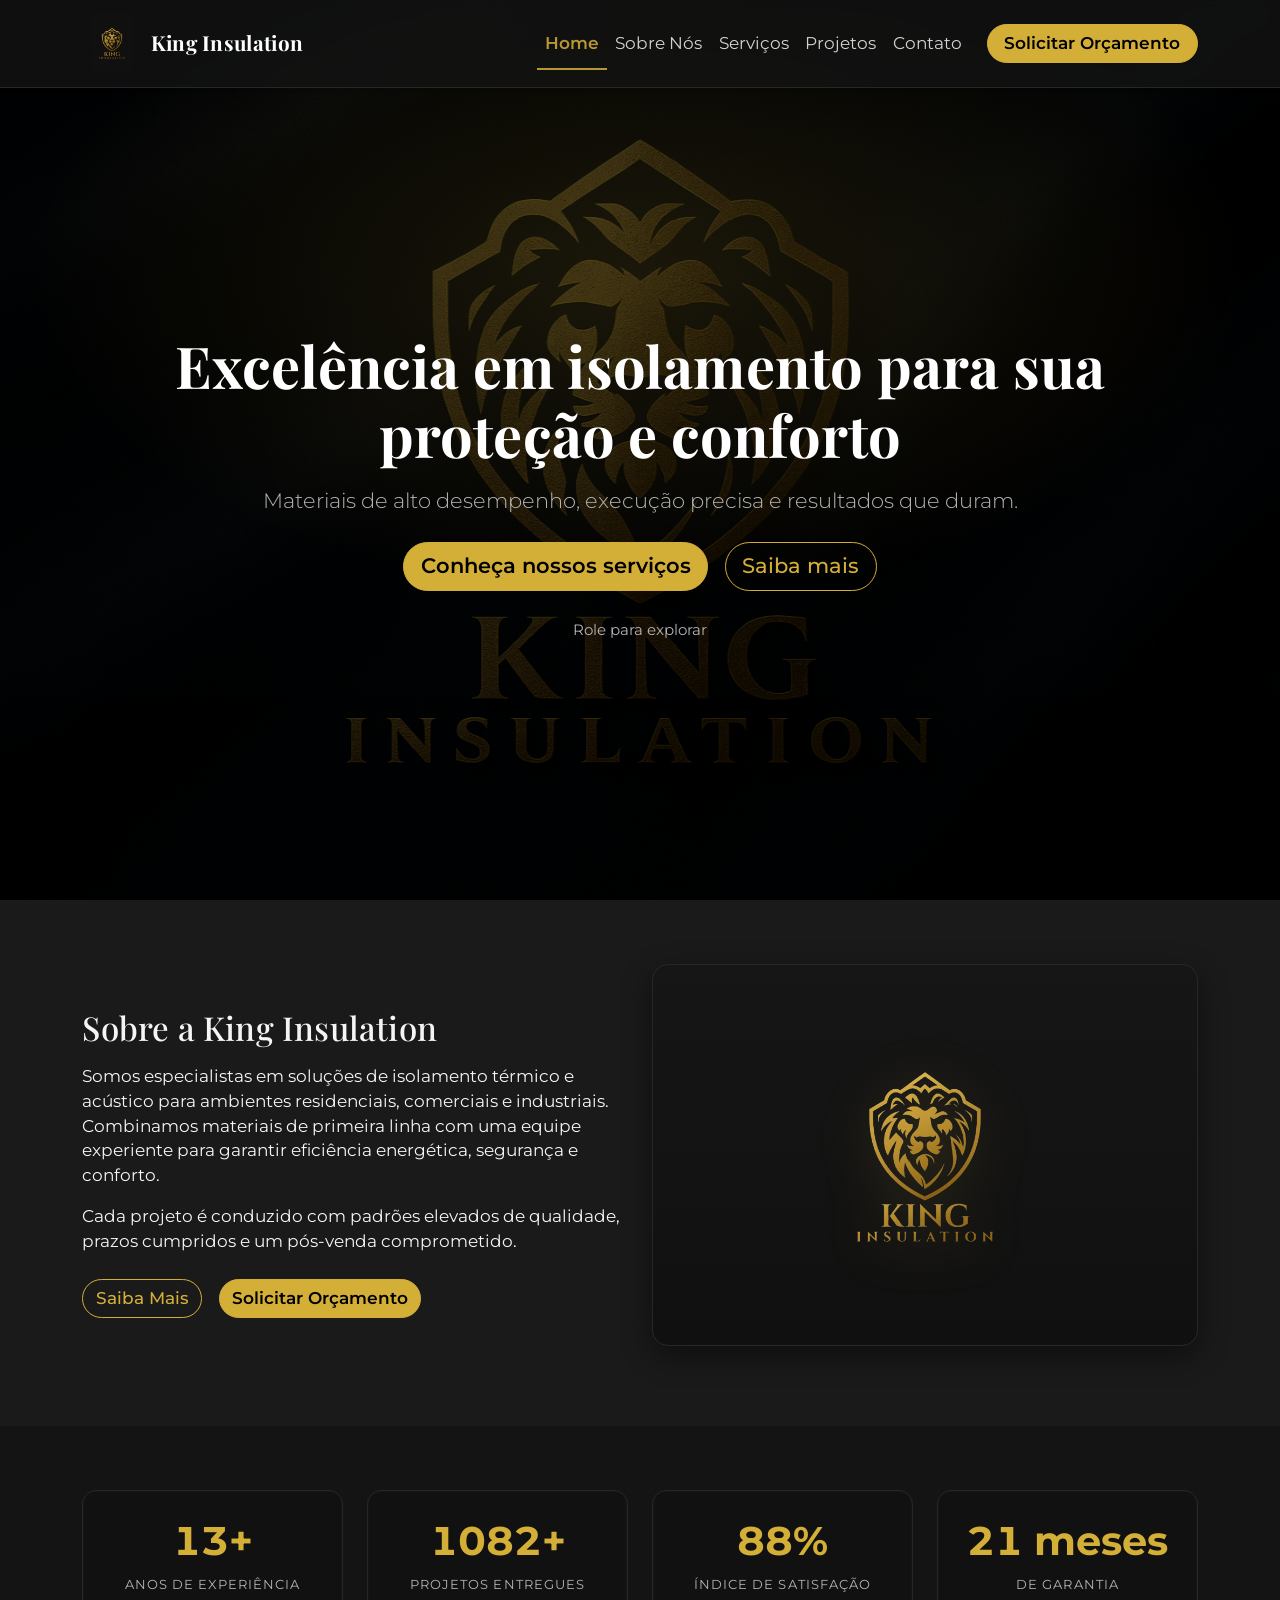
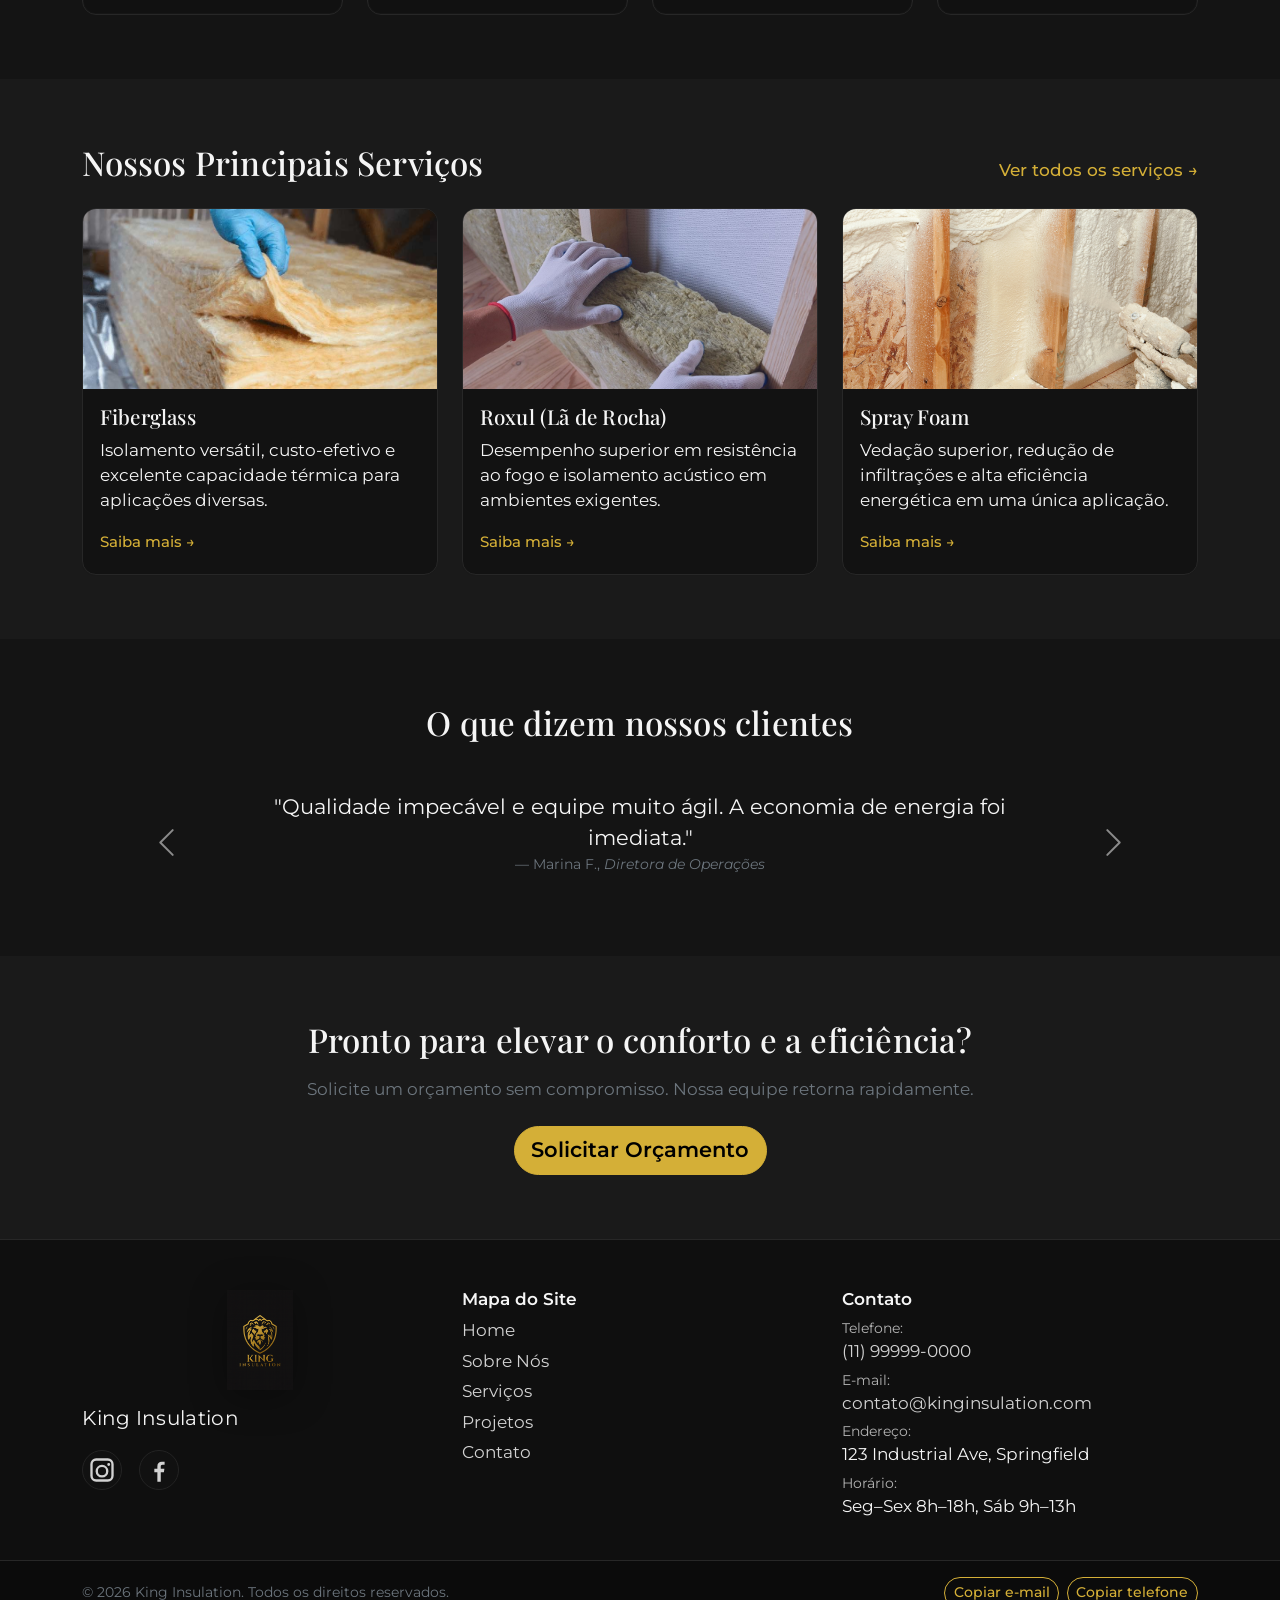
==== index.html @ a4faf4f5 "Add "Sobre Nós" page and global styles for King Insulation website" ====
<!DOCTYPE html>
<html lang="pt-br" data-page="home">
<head>
  <meta charset="utf-8" />
  <meta name="viewport" content="width=device-width, initial-scale=1" />
  <title>King Insulation | Excelência em Isolamento</title>
  <meta name="description" content="King Insulation: soluções premium em isolamento térmico e acústico para proteção e conforto." />

  <!-- Preconnect para fontes -->
  <link rel="preconnect" href="https://fonts.googleapis.com" crossorigin />
  <link rel="preconnect" href="https://fonts.gstatic.com" crossorigin />

  <!-- Favicon -->
  <link rel="icon" type="image/png" sizes="32x32" href="imagens/favicon_io (2)/favicon-32x32.png" />
  <link rel="icon" type="image/png" sizes="16x16" href="imagens/favicon_io (2)/favicon-16x16.png" />
  <link rel="apple-touch-icon" sizes="180x180" href="imagens/favicon_io (2)/apple-touch-icon.png" />

  <!-- SEO/Open Graph -->
  <meta property="og:type" content="website" />
  <meta property="og:site_name" content="King Insulation" />
  <meta property="og:title" content="King Insulation — Excelência em Isolamento" />
  <meta property="og:description" content="Soluções premium em isolamento térmico e acústico para proteção e conforto." />
  <meta property="og:image" content="imagens/King insulation - karen.png" />
  <meta property="og:url" content="https://www.seu-dominio.com/" />
  <meta name="twitter:card" content="summary_large_image" />
  <meta name="twitter:title" content="King Insulation — Excelência em Isolamento" />
  <meta name="twitter:description" content="Soluções premium em isolamento térmico e acústico." />
  <meta name="twitter:image" content="imagens/King insulation - karen.png" />

  <!-- Schema.org -->
  <script type="application/ld+json">
  {
    "@context": "https://schema.org",
    "@type": ["Organization","LocalBusiness"],
    "name": "King Insulation",
    "url": "https://www.seu-dominio.com/",
    "logo": "https://www.seu-dominio.com/imagens/King insulation - karen.png",
    "image": "https://www.seu-dominio.com/imagens/King insulation - karen.png",
    "email": "contato@kinginsulation.com",
    "telephone": "+55-11-99999-0000",
    "address": { "@type": "PostalAddress", "streetAddress": "123 Industrial Ave", "addressLocality": "Springfield", "addressCountry": "BR" },
    "openingHours": "Mo-Fr 08:00-18:00, Sa 09:00-13:00",
    "sameAs": []
  }
  </script>

  <link href="https://cdn.jsdelivr.net/npm/bootstrap@5.3.3/dist/css/bootstrap.min.css" rel="stylesheet" />
  <link href="https://fonts.googleapis.com/css2?family=Montserrat:wght@300;400;500;600&family=Playfair+Display:wght@600;700&display=swap" rel="stylesheet" />
  <link href="style.css" rel="stylesheet" />
</head>
<body>
  <!-- Acessibilidade -->
  <a href="#conteudo" class="visually-hidden-focusable">Pular para o conteúdo principal</a>

  <!-- Preloader -->
  <div id="preloader" aria-hidden="true">
    <div class="preloader-inner">
      <img src="imagens/King insulation - karen.png" alt="" class="preloader-logo" />
      <span class="preloader-ring"></span>
    </div>
  </div>

  <!-- Barra de progresso de rolagem -->
  <div id="scrollProgress" role="presentation" aria-hidden="true"><span></span></div>

  <!-- HEADER -->
  <header class="navbar navbar-expand-lg navbar-dark fixed-top shadow-sm site-header" id="siteHeader">
    <div class="container">
      <a class="navbar-brand d-flex align-items-center" href="index.html">
        <img src="imagens/King insulation - karen.png" alt="Logo King Insulation" class="brand-logo me-2" />
        <span class="brand-text">King Insulation</span>
      </a>
      <button class="navbar-toggler" type="button" data-bs-toggle="collapse" data-bs-target="#mainNav" aria-controls="mainNav" aria-expanded="false" aria-label="Alternar navegação">
        <span class="navbar-toggler-icon"></span>
      </button>
      <nav id="mainNav" class="collapse navbar-collapse">
        <ul class="navbar-nav ms-auto align-items-lg-center">
          <li class="nav-item"><a class="nav-link active" href="index.html" aria-current="page">Home</a></li>
          <li class="nav-item"><a class="nav-link" href="sobre.html">Sobre Nós</a></li>
          <li class="nav-item"><a class="nav-link" href="servicos.html">Serviços</a></li>
          <li class="nav-item"><a class="nav-link" href="projetos.html">Projetos</a></li>
          <li class="nav-item"><a class="nav-link" href="contato.html">Contato</a></li>
          <li class="nav-item ms-lg-3">
            <a class="btn btn-gold px-3" href="contato.html#orcamento">Solicitar Orçamento</a>
          </li>
        </ul>
      </nav>
    </div>
  </header>

  <!-- HERO -->
  <section class="hero d-flex align-items-center text-center text-white" id="conteudo" data-parallax>
    <img class="hero-bg" src="imagens/logo king fundo.png" alt="" aria-hidden="true" loading="eager" />
    <div class="hero-overlay" aria-hidden="true"></div>
    <div class="hero-noise" aria-hidden="true"></div>
    <div class="container position-relative reveal-up">
      <h1 class="display-4 fw-bold title-font">Excelência em isolamento para sua proteção e conforto</h1>
      <p class="lead mt-3 mb-4">Materiais de alto desempenho, execução precisa e resultados que duram.</p>
      <div class="d-flex gap-3 justify-content-center flex-wrap">
        <a href="servicos.html" class="btn btn-gold btn-lg">Conheça nossos serviços</a>
        <a href="#sobre-resumo" class="btn btn-outline-gold btn-lg">Saiba mais</a>
      </div>
      <div class="hero-scroll-hint" aria-hidden="true">Role para explorar</div>
    </div>
  </section>

  <!-- SOBRE (RESUMO) -->
  <section class="section-padding" id="sobre-resumo">
    <div class="container">
      <div class="row align-items-center g-4">
        <div class="col-lg-6 reveal-left">
          <h2 class="title-font mb-3">Sobre a King Insulation</h2>
          <p class="mb-3">Somos especialistas em soluções de isolamento térmico e acústico para ambientes residenciais, comerciais e industriais. Combinamos materiais de primeira linha com uma equipe experiente para garantir eficiência energética, segurança e conforto.</p>
          <p class="mb-4">Cada projeto é conduzido com padrões elevados de qualidade, prazos cumpridos e um pós-venda comprometido.</p>
          <div class="d-flex gap-3 flex-wrap">
            <a href="sobre.html" class="btn btn-outline-gold">Saiba Mais</a>
            <a href="contato.html#orcamento" class="btn btn-gold">Solicitar Orçamento</a>
          </div>
        </div>
        <div class="col-lg-6 reveal-right">
          <figure class="image-frame text-center py-4">
            <img src="imagens/imagem sem fundo.png" class="img-fluid" alt="King Insulation — Especialistas em Isolamento" loading="lazy" style="max-width:220px; filter:drop-shadow(0 8px 28px rgba(212,175,55,.22));" />
          </figure>
        </div>
      </div>
    </div>
  </section>

  <!-- MÉTRICAS -->
  <section class="section-padding bg-ink">
    <div class="container">
      <div class="row g-4 text-center">
        <div class="col-6 col-lg-3 reveal-up">
          <div class="metric">
            <div class="metric-number" data-count="15" data-suffix="+">0</div>
            <div class="metric-label">anos de experiência</div>
          </div>
        </div>
        <div class="col-6 col-lg-3 reveal-up">
          <div class="metric">
            <div class="metric-number" data-count="1200" data-suffix="+">0</div>
            <div class="metric-label">projetos entregues</div>
          </div>
        </div>
        <div class="col-6 col-lg-3 reveal-up">
          <div class="metric">
            <div class="metric-number" data-count="98" data-suffix="%">0</div>
            <div class="metric-label">índice de satisfação</div>
          </div>
        </div>
        <div class="col-6 col-lg-3 reveal-up">
          <div class="metric">
            <div class="metric-number" data-count="24" data-suffix=" meses">0</div>
            <div class="metric-label">de garantia</div>
          </div>
        </div>
      </div>
    </div>
  </section>

  <!-- SERVIÇOS (DESTAQUES) -->
  <section class="section-padding">
    <div class="container">
      <div class="d-flex justify-content-between align-items-end flex-wrap gap-2 mb-4">
        <h2 class="title-font m-0">Nossos Principais Serviços</h2>
        <a href="servicos.html" class="link-gold">Ver todos os serviços →</a>
      </div>

      <div class="row g-4">
        <div class="col-md-6 col-lg-4 reveal-up">
          <article class="service-card h-100 glass">
            <img src="imagens/servicos/fiberglass.jpg" class="card-img-top" alt="Isolamento Fiberglass — lã de vidro" loading="lazy" />
            <div class="card-body">
              <h3 class="h5 title-font mb-2">Fiberglass</h3>
              <p class="card-text">Isolamento versátil, custo-efetivo e excelente capacidade térmica para aplicações diversas.</p>
              <a href="servicos.html#fiberglass" class="stretched-link">Saiba mais →</a>
            </div>
          </article>
        </div>
        <div class="col-md-6 col-lg-4 reveal-up">
          <article class="service-card h-100 glass">
            <img src="imagens/servicos/roxul.jpg" class="card-img-top" alt="Isolamento Roxul — lã de rocha" loading="lazy" />
            <div class="card-body">
              <h3 class="h5 title-font mb-2">Roxul (Lã de Rocha)</h3>
              <p class="card-text">Desempenho superior em resistência ao fogo e isolamento acústico em ambientes exigentes.</p>
              <a href="servicos.html#roxul" class="stretched-link">Saiba mais →</a>
            </div>
          </article>
        </div>
        <div class="col-md-6 col-lg-4 reveal-up">
          <article class="service-card h-100 glass">
            <img src="imagens/servicos/spray foam.jpg" class="card-img-top" alt="Isolamento Spray Foam — poliuretano projetado" loading="lazy" />
            <div class="card-body">
              <h3 class="h5 title-font mb-2">Spray Foam</h3>
              <p class="card-text">Vedação superior, redução de infiltrações e alta eficiência energética em uma única aplicação.</p>
              <a href="servicos.html#sprayfoam" class="stretched-link">Saiba mais →</a>
            </div>
          </article>
        </div>
      </div>
    </div>
  </section>

  <!-- DEPOIMENTOS -->
  <section class="section-padding bg-ink">
    <div class="container">
      <h2 class="title-font text-center mb-5">O que dizem nossos clientes</h2>
      <div id="depoCarousel" class="carousel slide" data-bs-ride="carousel">
        <div class="carousel-inner">
          <div class="carousel-item active">
            <figure class="text-center mx-auto" style="max-width:820px">
              <blockquote class="blockquote mb-3">
                <p>"Qualidade impecável e equipe muito ágil. A economia de energia foi imediata."</p>
              </blockquote>
              <figcaption class="blockquote-footer text-secondary">Marina F., <cite>Diretora de Operações</cite></figcaption>
            </figure>
          </div>
          <div class="carousel-item">
            <figure class="text-center mx-auto" style="max-width:820px">
              <blockquote class="blockquote mb-3">
                <p>"Execução limpa e no prazo. Ficamos impressionados com o acabamento."</p>
              </blockquote>
              <figcaption class="blockquote-footer text-secondary">Ricardo S., <cite>Facilities</cite></figcaption>
            </figure>
          </div>
          <div class="carousel-item">
            <figure class="text-center mx-auto" style="max-width:820px">
              <blockquote class="blockquote mb-3">
                <p>"Atendimento humano e resultado premium. Recomendamos sem hesitação."</p>
              </blockquote>
              <figcaption class="blockquote-footer text-secondary">Aline T., <cite>Arquiteta</cite></figcaption>
            </figure>
          </div>
        </div>
        <button class="carousel-control-prev" type="button" data-bs-target="#depoCarousel" data-bs-slide="prev" aria-label="Depoimento anterior">
          <span class="carousel-control-prev-icon" aria-hidden="true"></span>
        </button>
        <button class="carousel-control-next" type="button" data-bs-target="#depoCarousel" data-bs-slide="next" aria-label="Próximo depoimento">
          <span class="carousel-control-next-icon" aria-hidden="true"></span>
        </button>
      </div>
    </div>
  </section>

  <!-- CTA -->
  <section class="section-padding">
    <div class="container text-center">
      <h2 class="title-font mb-3">Pronto para elevar o conforto e a eficiência?</h2>
      <p class="mb-4 text-secondary">Solicite um orçamento sem compromisso. Nossa equipe retorna rapidamente.</p>
      <a href="contato.html#orcamento" class="btn btn-gold btn-lg">Solicitar Orçamento</a>
    </div>
  </section>

  <!-- FOOTER -->
  <footer class="site-footer pt-5">
    <div class="container">
      <div class="row g-4 align-items-start">
        <div class="col-12 col-md-4 footer-brand-split text-center text-md-start">
          <img src="imagens/King insulation - karen.png" alt="King Insulation" class="footer-logo-xl" />
          <div class="footer-brand-text mt-1">King Insulation</div>
          <div class="social-links mt-3 d-flex gap-3 justify-content-center justify-content-md-start">
            <a href="https://instagram.com/" target="_blank" rel="noopener noreferrer" aria-label="Instagram da King Insulation" class="social-link" title="Instagram">
              <svg width="28" height="28" viewBox="0 0 24 24" aria-hidden="true" focusable="false"><path fill="currentColor" d="M7 2h10a5 5 0 0 1 5 5v10a5 5 0 0 1-5 5H7a5 5 0 0 1-5-5V7a5 5 0 0 1 5-5m0 2a3 3 0 0 0-3 3v10a3 3 0 0 0 3 3h10a3 3 0 0 0 3-3V7a3 3 0 0 0-3-3zm5 3.5A5.5 5.5 0 1 1 6.5 13 5.51 5.51 0 0 1 12 7.5m0 2A3.5 3.5 0 1 0 15.5 13 3.5 3.5 0 0 0 12 9.5M17.75 6a1.25 1.25 0 1 1-1.25 1.25A1.25 1.25 0 0 1 17.75 6"/></svg>
            </a>
            <a href="https://facebook.com/" target="_blank" rel="noopener noreferrer" aria-label="Facebook da King Insulation" class="social-link" title="Facebook">
              <svg width="28" height="28" viewBox="0 0 24 24" aria-hidden="true" focusable="false"><path fill="currentColor" d="M13.5 22v-8h2.7l.4-3h-3.1V9.1c0-.9.3-1.5 1.6-1.5h1.7V5c-.3 0-1.3-.1-2.4-.1-2.3 0-3.8 1.3-3.8 3.9V11H8v3h2.6v8z"/></svg>
            </a>
          </div>
        </div>

        <div class="col-6 col-md-4">
          <h6 class="footer-title">Mapa do Site</h6>
          <ul class="list-unstyled">
            <li><a href="index.html">Home</a></li>
            <li><a href="sobre.html">Sobre Nós</a></li>
            <li><a href="servicos.html">Serviços</a></li>
            <li><a href="projetos.html">Projetos</a></li>
            <li><a href="contato.html">Contato</a></li>
          </ul>
        </div>

        <div class="col-6 col-md-4">
          <h6 class="footer-title">Contato</h6>
          <ul class="list-unstyled footer-contact">
            <li><span class="label">Telefone:</span> <a href="tel:+5511999990000">(11) 99999-0000</a></li>
            <li><span class="label">E-mail:</span> <a href="mailto:contato@kinginsulation.com">contato@kinginsulation.com</a></li>
            <li><span class="label">Endereço:</span> 123 Industrial Ave, Springfield</li>
            <li><span class="label">Horário:</span> Seg–Sex 8h–18h, Sáb 9h–13h</li>
          </ul>
        </div>
      </div>
    </div>

    <div class="footer-bottom mt-4 py-3">
      <div class="container d-flex flex-column flex-md-row justify-content-between align-items-center gap-2">
        <small class="m-0 text-secondary">© <span id="year"></span> King Insulation. Todos os direitos reservados.</small>
        <div class="copy-row">
          <button class="btn btn-sm btn-outline-gold copy-btn" data-copy="contato@kinginsulation.com">Copiar e-mail</button>
          <button class="btn btn-sm btn-outline-gold copy-btn" data-copy="(11) 99999-0000">Copiar telefone</button>
        </div>
      </div>
    </div>
  </footer>

  <!-- Toast Global -->
  <div class="position-fixed bottom-0 end-0 p-3" style="z-index:1080">
    <div id="globalToast" class="toast align-items-center text-bg-dark border-0" role="status" aria-live="polite" aria-atomic="true">
      <div class="d-flex">
        <div class="toast-body" id="globalToastBody">Ação concluída.</div>
        <button type="button" class="btn-close btn-close-white me-2 m-auto" data-bs-dismiss="toast" aria-label="Fechar"></button>
      </div>
    </div>
  </div>

  <button id="toTopBtn" class="btn btn-gold to-top" aria-label="Voltar ao topo">↑</button>

  <script src="https://cdn.jsdelivr.net/npm/bootstrap@5.3.3/dist/js/bootstrap.bundle.min.js"></script>
  <script src="script.js"></script>
</body>
</html>
---- style.css ----
/* ==========================
   King Insulation — Estilos Globais (IMERSIVO)
   Paleta: Preto/Grafite (#1a1a1a), Dourado (#D4AF37), Branco Gelo (#F5F5F5), Cinza Médio (#808080)
   Tipos: Playfair Display (títulos), Montserrat (corpo)
========================== */
:root{
  --ink:#1a1a1a;
  --ink-2:#141414;
  --ink-3:#0f0f0f;
  --gold:#D4AF37;
  --gold-2:#c19a2f;
  --gold-3:#b0881f;
  --white:#F5F5F5;
  --gray:#808080;
  --muted:#b3b3b3;
  --border:#272727;
  --shadow: 0 10px 30px rgba(0,0,0,.45);
  --radius-card: 14px;
  --transition-base: .25s ease;

  --footer-logo-size-md: 64px;
  --footer-logo-size-lg: 84px;
  --footer-logo-size-xl: 100px;

  --fs-base-min: 15.5px;
  --fs-base-max: 16.5px;
}

html,body{
  background: var(--ink);
  color: var(--white);
  font-family: 'Montserrat', system-ui, -apple-system, Segoe UI, Roboto, "Helvetica Neue", Arial, "Noto Sans", sans-serif;
  scroll-behavior: smooth;
  text-rendering: optimizeLegibility;
  -webkit-font-smoothing: antialiased;
}
html{ font-size: clamp(var(--fs-base-min), 1.1vw + 0.5rem, var(--fs-base-max)); }

.title-font{
  font-family: 'Playfair Display', Georgia, 'Times New Roman', serif;
  letter-spacing: .2px;
}

/* Anchor offset para header fixo */
[id]{
  scroll-margin-top: 84px;
}

/* ==========================
   Preloader
========================== */
#preloader{
  position: fixed; inset: 0; background: radial-gradient(1200px 900px at 50% 50%, #1d1d1d, #0b0b0b);
  display:grid; place-items:center; z-index: 2000; transition: opacity .5s ease, visibility .5s ease;
}
#preloader.hide{ opacity:0; visibility:hidden; }
.preloader-inner{ position: relative; width:120px; height:120px; display:grid; place-items:center; }
.preloader-logo{ width:88px; height:88px; object-fit: contain; filter: drop-shadow(0 4px 10px rgba(0,0,0,.6)); z-index:2; }
.preloader-ring{
  position:absolute; inset:0; border-radius:50%;
  border:3px solid transparent; border-top-color: var(--gold); border-right-color: var(--gold-2);
  animation: spin 1.1s linear infinite;
}
@keyframes spin{ to{ transform: rotate(360deg);} }

/* ==========================
   Scroll progress
========================== */
#scrollProgress{ position: fixed; top:0; left:0; height:3px; width:100%; background: transparent; z-index: 1500; }
#scrollProgress span{ display:block; height:100%; width:0%; background: linear-gradient(90deg, var(--gold), var(--gold-2)); box-shadow: 0 0 12px rgba(212,175,55,.4); transition: width .1s linear; }

/* ==========================
   Header
========================== */
.site-header{
  background: rgba(20,20,20,.75);
  backdrop-filter: blur(6px);
  -webkit-backdrop-filter: blur(6px);
  border-bottom: 1px solid var(--border);
  transition: all .25s ease;
}
.site-header.scrolled{
  background: rgba(10,10,10,.95);
  box-shadow: var(--shadow);
}
.site-header .brand-logo{
  width: 52px; height: 52px; object-fit: contain;
}
@media (min-width: 992px){
  .site-header .brand-logo{ width:60px; height:60px; }
}
.site-header .brand-text{
  font-weight: 700;
  font-family: 'Playfair Display', serif;
  letter-spacing: .3px;
  font-size: 1.25rem;
}
.navbar-dark .navbar-nav .nav-link{ color: var(--white); opacity:.85; transition: color var(--transition-base), opacity var(--transition-base); }
.navbar-dark .navbar-nav .nav-link:hover,
.navbar-dark .navbar-nav .nav-link:focus{ color: var(--gold); opacity:1; }
.navbar-dark .navbar-nav .nav-link.active,
.navbar-dark .navbar-nav .nav-link[aria-current="page"]{
  color: var(--gold); font-weight: 600; position: relative;
}
.navbar-dark .navbar-nav .nav-link.active::after{
  content:""; position:absolute; left:0; right:0; bottom:-6px; height:2px; background: var(--gold);
}

/* ==========================
   Hero
========================== */
.hero{
  min-height: 100vh; display: grid; place-items: center; position: relative;
  padding-top: 72px; overflow: clip; isolation: isolate;
}
.hero-bg{
  position: absolute; inset: 0; width: 100%; height: 100%; object-fit: cover;
  filter: brightness(.38) saturate(1.1); transform: scale(1.02);
  will-change: transform;
}
.hero-overlay{
  position:absolute; inset:0; background: radial-gradient(80% 60% at 50% 30%, rgba(212,175,55,.12), transparent 60%), linear-gradient(180deg, rgba(0,0,0,.35), rgba(0,0,0,.55));
  pointer-events:none;
}
.hero-noise{
  position:absolute; inset:-10%; background-image: url("data:image/svg+xml,%3Csvg xmlns='http://www.w3.org/2000/svg' width='60' height='60' viewBox='0 0 60 60'%3E%3Cfilter id='n'%3E%3CfeTurbulence type='fractalNoise' baseFrequency='0.9' numOctaves='2' stitchTiles='stitch'/%3E%3CfeColorMatrix type='saturate' values='0'/%3E%3C/filter%3E%3Crect width='100%25' height='100%25' filter='url(%23n)' opacity='.03'/%3E%3C/svg%3E");
  opacity:.5; mix-blend-mode: soft-light; pointer-events:none;
}
.hero .container{ z-index: 1; }
.hero .lead{ color: var(--muted); }
.hero-badge{
  display:inline-flex; align-items:center; gap:.5rem; padding: .35rem .6rem;
  border:1px solid var(--border); border-radius: 999px; background: rgba(15,15,15,.7);
}
.hero-badge img{ width:34px; height:34px; object-fit: contain; }
.hero-scroll-hint{ margin-top: 28px; font-size:.9rem; color: var(--muted); }

/* HERO das internas */
.page-hero{
  padding-top: 120px; padding-bottom: 36px; border-bottom: 1px solid var(--border); position: relative;
}
.bg-ink{ background: var(--ink-2); }
.bg-ink-accordion .accordion-button{ background: #111; color: var(--white); }
.bg-ink-accordion .accordion-button:not(.collapsed){ background: #111; color: var(--gold); box-shadow: none; }
.bg-ink-accordion .accordion-button::after{ filter: invert(1); }
.bg-ink-accordion .accordion-body{ background: #0f0f0f; color: var(--muted); }

/* ==========================
   Seções Comuns
========================== */
.section-padding{ padding: 64px 0; }
.image-frame{ border:1px solid var(--border); padding:8px; border-radius:16px; background: linear-gradient(180deg, #161616, #101010); box-shadow: var(--shadow); }
.link-gold{ color: var(--gold); text-decoration: none; font-weight: 500; }
.link-gold:hover{ color: var(--gold-2); text-decoration: underline; }

/* ==========================
   Glass effect
========================== */
.glass{
  background: linear-gradient(180deg, rgba(255,255,255,.03), rgba(255,255,255,.01));
  backdrop-filter: blur(4px);
  -webkit-backdrop-filter: blur(4px);
}

/* ==========================
   Cards de Serviço
========================== */
.service-card{
  background: #121212; border:1px solid var(--border); border-radius: var(--radius-card);
  overflow: hidden; transition: transform var(--transition-base), box-shadow var(--transition-base), border-color var(--transition-base);
}
.service-card:hover{ transform: translateY(-4px); box-shadow: var(--shadow); border-color: #3a3a3a; }
.service-card .card-img-top{ height: 180px; object-fit: cover; }
.service-card .card-body{ padding: 1rem 1rem 1.25rem; }
.service-card .stretched-link{ color: var(--gold); text-decoration: none; font-size: .9rem; font-weight: 500; }
.service-card .stretched-link:hover{ color: var(--gold-2); text-decoration: underline; }
.service-detail img{ border:1px solid var(--border); box-shadow: var(--shadow); }

/* ==========================
   Galeria de Projetos
========================== */
.gallery-item{
  display: block; overflow: hidden; border-radius: 8px;
  position: relative; cursor: pointer;
}
.gallery-item img{
  width: 100%; aspect-ratio: 1 / 1; object-fit: cover;
  transition: transform .4s ease;
  display: block;
}
.gallery-item:hover img{ transform: scale(1.07); }
.gallery-item::after{
  content: '';
  position: absolute; inset: 0;
  background: rgba(0,0,0,0);
  transition: background .25s ease;
  pointer-events: none;
}
.gallery-item:hover::after{ background: rgba(212,175,55,.12); }
.gallery-item:focus-visible{
  outline: 2px solid var(--gold); outline-offset: 2px; border-radius: 8px;
}

/* ==========================
   Métricas
========================== */
.metric{ padding: 20px 12px; border:1px solid var(--border); border-radius: var(--radius-card); background: #111; box-shadow: inset 0 0 0 1px rgba(255,255,255,.02); }
.metric-number{ font-size: clamp(28px, 5vw, 40px); font-weight: 700; color: var(--gold); font-variant-numeric: tabular-nums; }
.metric-label{ color: var(--muted); text-transform: uppercase; letter-spacing: .08em; font-size: .78rem; margin-top: 4px; }

/* ==========================
   Timeline
========================== */
.timeline{ position:relative; margin: 0 auto; max-width: 880px; }
.timeline::before{ content:""; position:absolute; left:20px; top:0; bottom:0; width:2px; background: linear-gradient(var(--gold), transparent 70%); opacity:.5; }
.timeline-item{ position:relative; padding-left: 56px; margin-bottom: 22px; }
.timeline-dot{ position:absolute; left:12px; top:6px; width:16px; height:16px; border-radius:50%; background: var(--gold); box-shadow: 0 0 0 4px rgba(212,175,55,.15); }

/* ==========================
   Equipe
========================== */
.team-card{
  padding: 1.5rem 1rem;
  border: 1px solid var(--border);
  border-radius: var(--radius-card);
  background: #121212;
  transition: transform var(--transition-base), border-color var(--transition-base);
}
.team-card:hover{ transform: translateY(-3px); border-color: #3a3a3a; }
.team-photo{ width:112px; height:112px; object-fit: cover; border:1px solid var(--border); }

/* Avatar com iniciais (quando não há foto) */
.avatar-initials{
  width: 112px; height: 112px; border-radius: 50%;
  background: linear-gradient(135deg, #1e1e1e, #2a2a2a);
  border: 1px solid var(--border);
  display: inline-flex; align-items: center; justify-content: center;
  font-family: 'Playfair Display', serif;
  font-size: 2rem; font-weight: 700; color: var(--gold);
  margin-bottom: 1rem;
}

/* ==========================
   Placeholder para imagens ausentes
========================== */
.img-placeholder{
  width: 100%;
  min-height: 260px;
  background: linear-gradient(160deg, #161616, #101010);
  border: 1px dashed var(--border);
  border-radius: 12px;
  display: flex; flex-direction: column;
  align-items: center; justify-content: center;
  gap: .75rem; color: var(--muted);
  font-size: .85rem;
}
.img-placeholder svg{ opacity: .35; }

/* ==========================
   Footer
========================== */
.site-footer{ background: #0f0f0f; border-top: 1px solid var(--border); }
.site-footer .brand-logo{ width:44px; height:44px; object-fit: contain; }
.site-footer .brand-text{ font-family:'Playfair Display', serif; font-weight:700; }
.site-footer .footer-title{ font-weight:600; margin-bottom: .5rem; color: var(--white); }
.site-footer a{ color: var(--white); opacity:.85; text-decoration: none; transition: color var(--transition-base), opacity var(--transition-base); }
.site-footer a:hover{ color: var(--gold); opacity:1; }
.site-footer ul li{ margin-bottom: .35rem; }
.footer-contact .label{ color: var(--muted); display:block; font-size:.85rem; }
.footer-bottom{ background:#0b0b0b; border-top:1px solid var(--border); }
.copy-row{ display: flex; gap: .5rem; flex-wrap: wrap; }

/* Footer brand separado (logo destacada) */
.site-footer .footer-brand-split{ display:grid; justify-items:center; }
@media (min-width: 768px){
  .site-footer .footer-brand-split{ justify-items: start; }
}
.site-footer .footer-logo-md,
.site-footer .footer-logo-lg,
.site-footer .footer-logo-xl{
  display: block; object-fit: contain; margin: 0 auto 10px auto;
  filter: drop-shadow(0 6px 18px rgba(0,0,0,.35));
  image-rendering: -webkit-optimize-contrast;
  border: none;
}
.site-footer .footer-logo-md{ width: var(--footer-logo-size-md); height: var(--footer-logo-size-md); }
.site-footer .footer-logo-lg{ width: var(--footer-logo-size-lg); height: var(--footer-logo-size-lg); }
.site-footer .footer-logo-xl{ width: var(--footer-logo-size-xl); height: var(--footer-logo-size-xl); }
.site-footer .footer-brand-text{ font-size: 1.2rem; letter-spacing: .3px; }

/* Ícones sociais */
.social-links .social-link{
  display:inline-flex; align-items:center; justify-content:center;
  width:40px; height:40px; border-radius:50%;
  background: #121212; border:1px solid var(--border); color: var(--white);
  transition: transform .2s ease, border-color .2s ease, color .2s ease;
}
.social-links .social-link:hover{
  transform: translateY(-2px);
  border-color: var(--gold);
  color: var(--gold);
}
.social-links .social-link:focus-visible{
  outline: 2px solid var(--gold); outline-offset: 2px;
}

/* ==========================
   Subnav (Serviços)
========================== */
.sticky-top-subnav{
  position: sticky; top: 72px; z-index: 1025; background: #101010; border-bottom: 1px solid var(--border);
  overflow: auto; -webkit-overflow-scrolling: touch; scrollbar-width: thin;
}
.sticky-top-subnav .container{ scroll-snap-type: x proximity; }
.subnav-link{
  padding: .6rem .9rem; border:1px solid var(--border); border-radius: 999px; color: var(--muted); text-decoration:none; display:inline-block;
  white-space: nowrap; scroll-snap-align: start; transition: color var(--transition-base), border-color var(--transition-base);
}
.subnav-link:hover{ color: var(--gold); border-color: var(--gold); }
.subnav-link:focus-visible{ outline: 2px solid var(--gold); outline-offset: 2px; border-radius: 999px; }

/* ==========================
   Botões
========================== */
.btn-gold{
  --bs-btn-color: #000;
  --bs-btn-bg: var(--gold);
  --bs-btn-border-color: var(--gold);
  --bs-btn-hover-bg: var(--gold-2);
  --bs-btn-hover-border-color: var(--gold-2);
  --bs-btn-active-bg: var(--gold-3);
  --bs-btn-active-border-color: var(--gold-3);
  border-radius: 999px;
  font-weight: 600;
}
.btn-outline-gold{
  --bs-btn-color: var(--gold);
  --bs-btn-border-color: var(--gold);
  --bs-btn-hover-color: #fff;
  --bs-btn-hover-bg: rgba(212,175,55,.18);
  --bs-btn-hover-border-color: var(--gold-2);
  border-radius: 999px;
  font-weight: 500;
}

/* ==========================
   Efeitos de entrada
========================== */
.reveal-up{ opacity:0; transform: translateY(20px); transition: opacity .55s ease, transform .55s ease; }
.reveal-left{ opacity:0; transform: translateX(-20px); transition: opacity .55s ease, transform .55s ease; }
.reveal-right{ opacity:0; transform: translateX(20px); transition: opacity .55s ease, transform .55s ease; }
.revealed{ opacity:1 !important; transform: none !important; }

/* Atrasos escalonados em grids */
.row > *:nth-child(2) .reveal-up,
.row > .reveal-up:nth-child(2){ transition-delay: .08s; }
.row > *:nth-child(3) .reveal-up,
.row > .reveal-up:nth-child(3){ transition-delay: .16s; }
.row > *:nth-child(4) .reveal-up,
.row > .reveal-up:nth-child(4){ transition-delay: .24s; }

/* ==========================
   Formulários
========================== */
.form-control{
  background: #111; border-color: var(--border); color: var(--white);
  transition: border-color var(--transition-base), box-shadow var(--transition-base);
}
.form-control:focus{
  background: #141414; border-color: var(--gold);
  box-shadow: 0 0 0 3px rgba(212,175,55,.15); color: var(--white);
}
.form-control::placeholder{ color: var(--muted); }
.form-label{ color: var(--muted); font-size: .9rem; margin-bottom: .35rem; }
.was-validated .form-control:valid{ border-color: #2ecc71; }
.was-validated .form-control:invalid{ border-color: #e74c3c; }

/* ==========================
   Utilidades
========================== */
.to-top{
  position:fixed; right:18px; bottom:18px; opacity:0; pointer-events:none;
  transition: opacity .25s ease, transform .25s ease;
  width: 44px; height: 44px; border-radius: 50%;
  display: flex; align-items: center; justify-content: center;
  font-size: 1.1rem; font-weight: 700;
}
.to-top.show{ opacity:1; pointer-events:auto; }
.to-top:hover{ transform: translateY(-3px); }
.ratio > iframe{ display:block; }

/* ==========================
   Responsividade
========================== */
@media (max-width: 575.98px){
  .footer-brand-text{ font-size:1.05rem; }
  .site-footer .footer-logo-xl{ width:90px; height:90px; }
  .section-padding{ padding: 48px 0; }
}

/* ==========================
   Acessibilidade — Reduced Motion
========================== */
@media (prefers-reduced-motion: reduce){
  *, *::before, *::after{
    animation-duration: .01ms !important;
    animation-iteration-count: 1 !important;
    transition-duration: .01ms !important;
    scroll-behavior: auto !important;
  }
  .reveal-up, .reveal-left, .reveal-right{
    opacity: 1 !important; transform: none !important; transition: none !important;
  }
  .preloader-ring{ animation: none !important; border-color: var(--gold); }
  .hero-bg{ will-change: auto; }
}
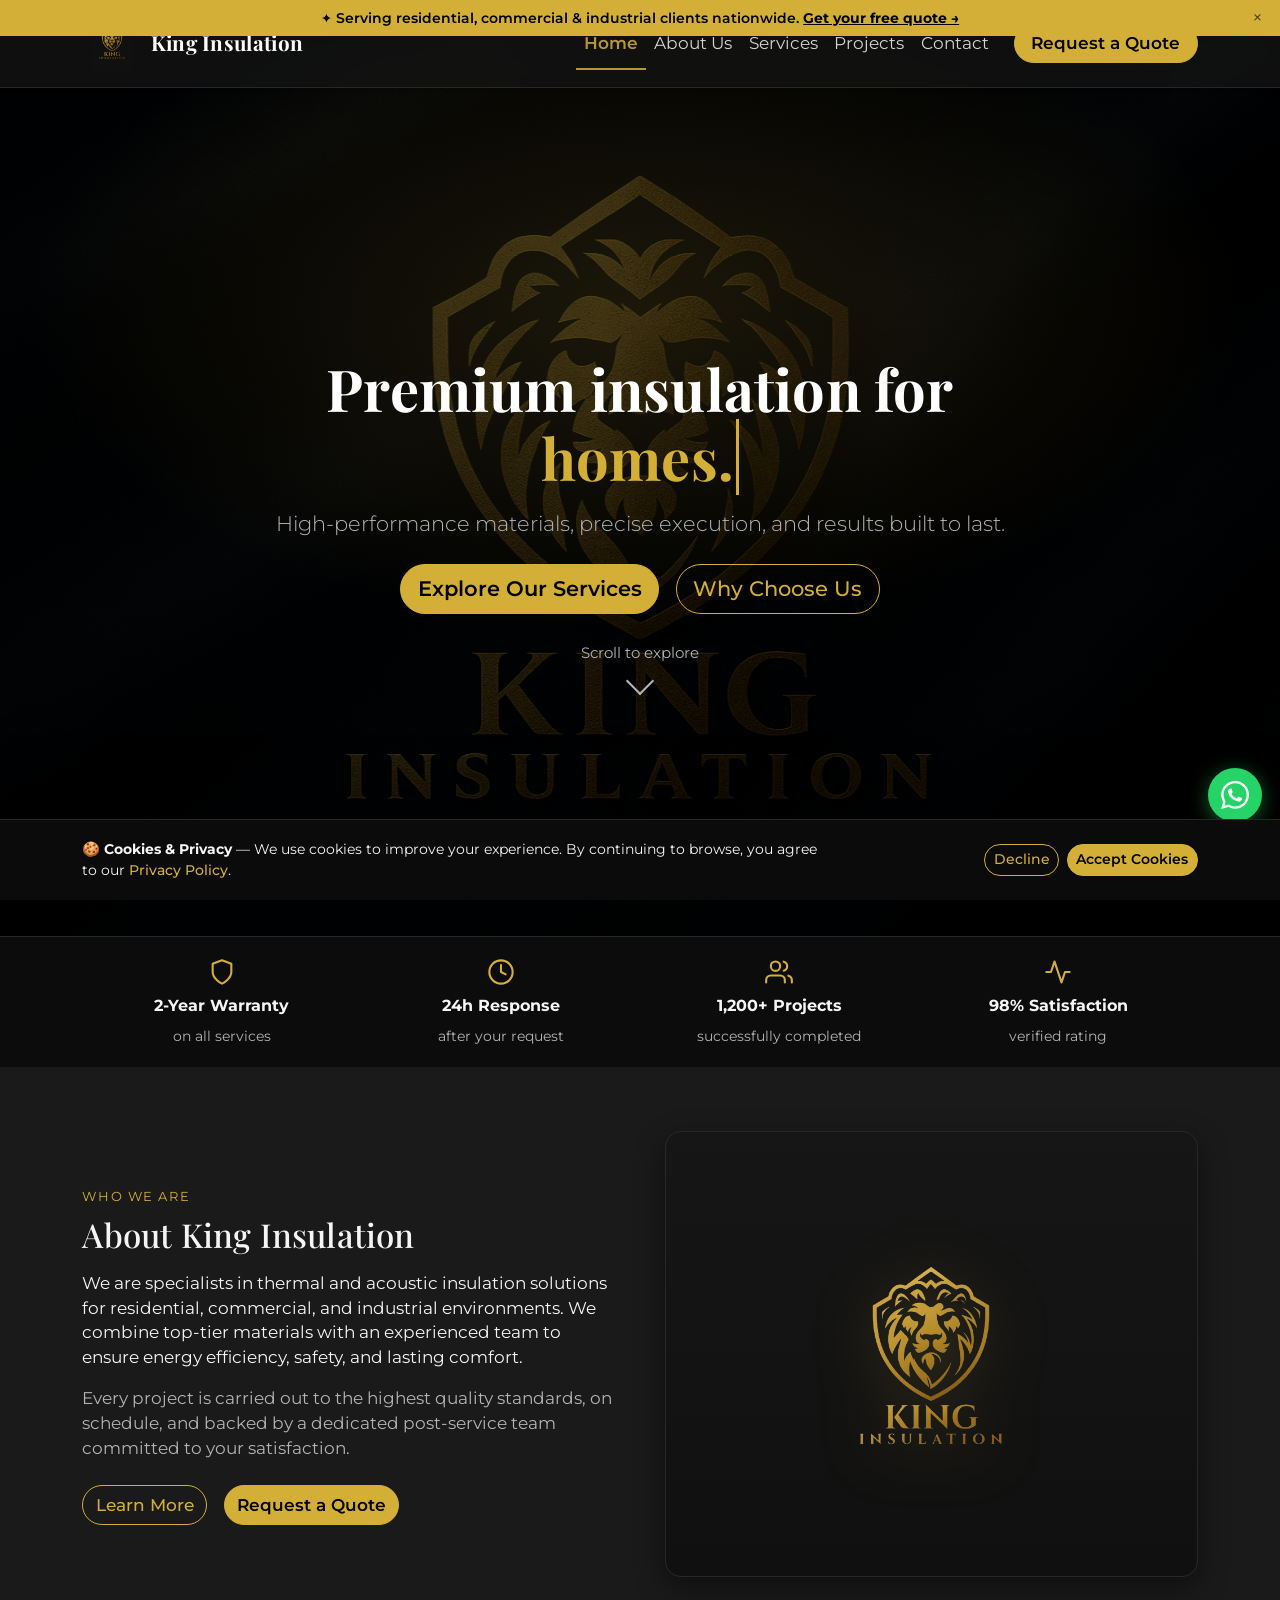
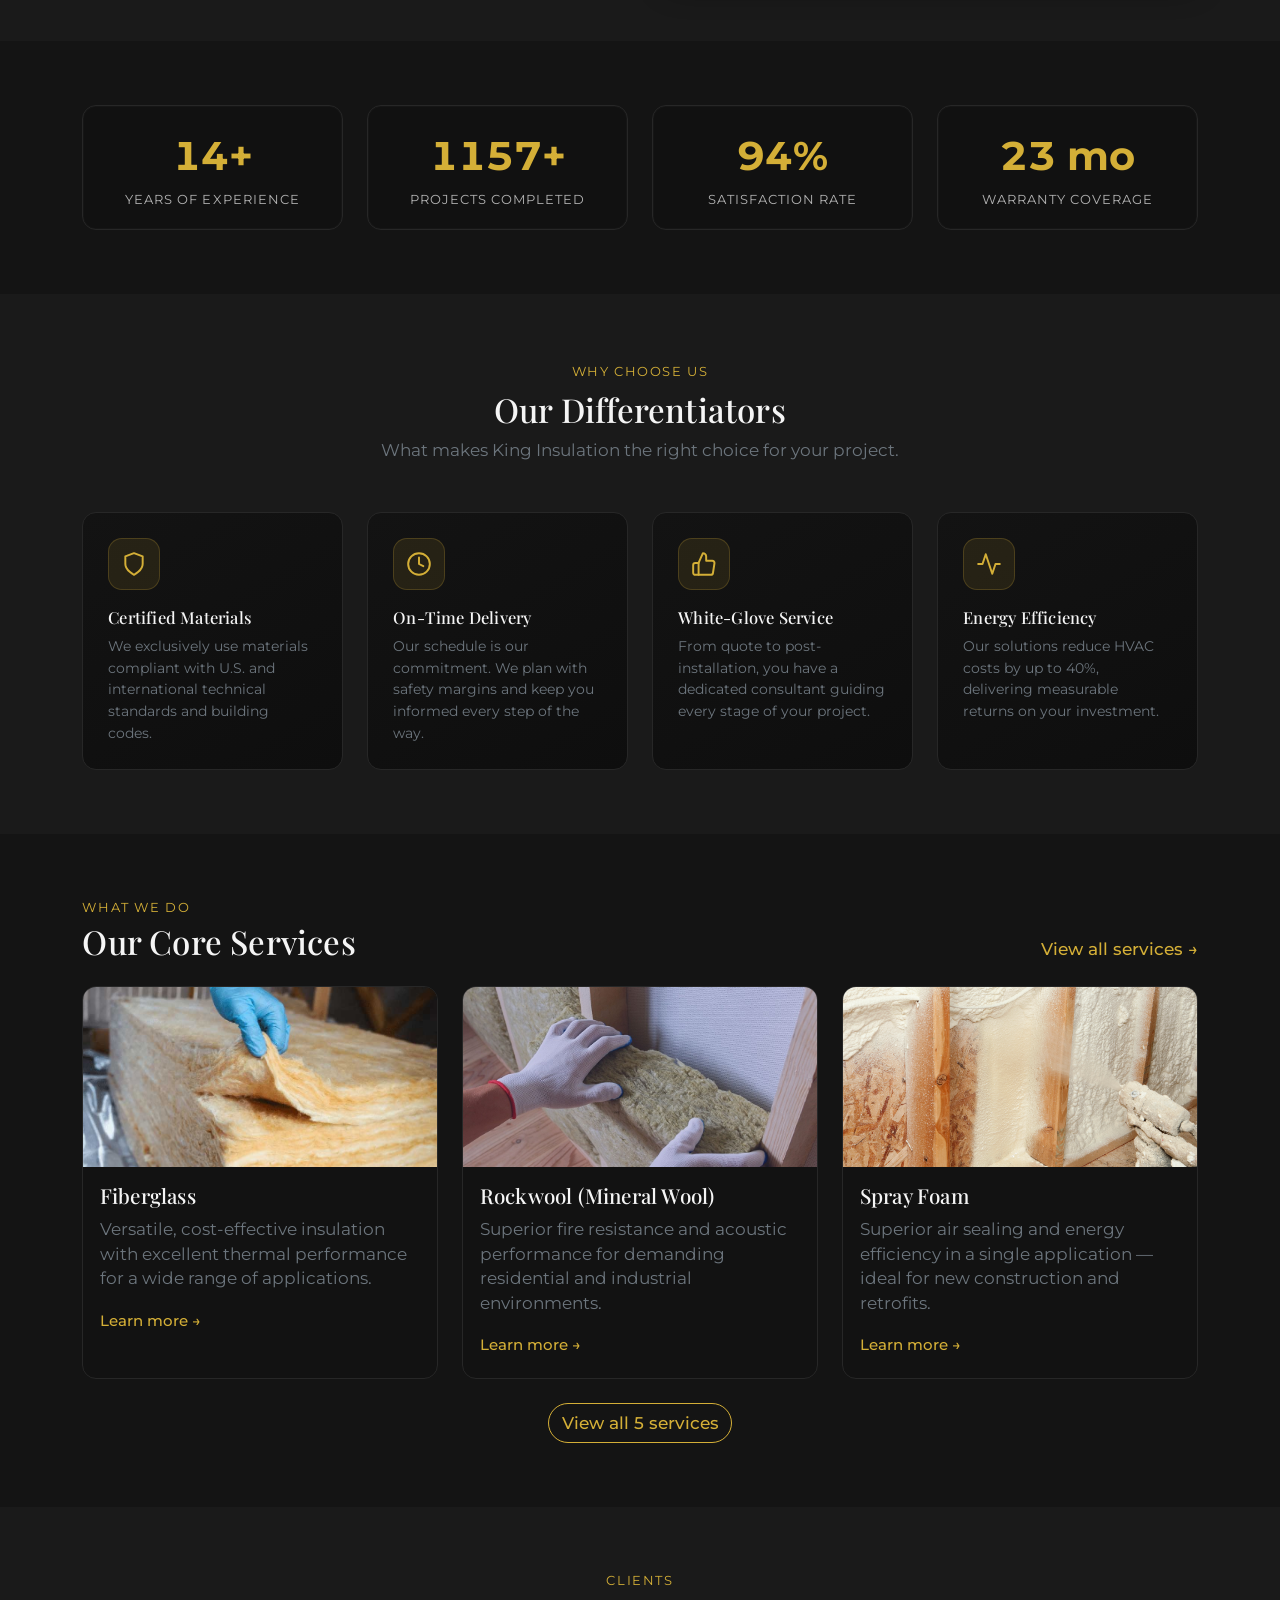
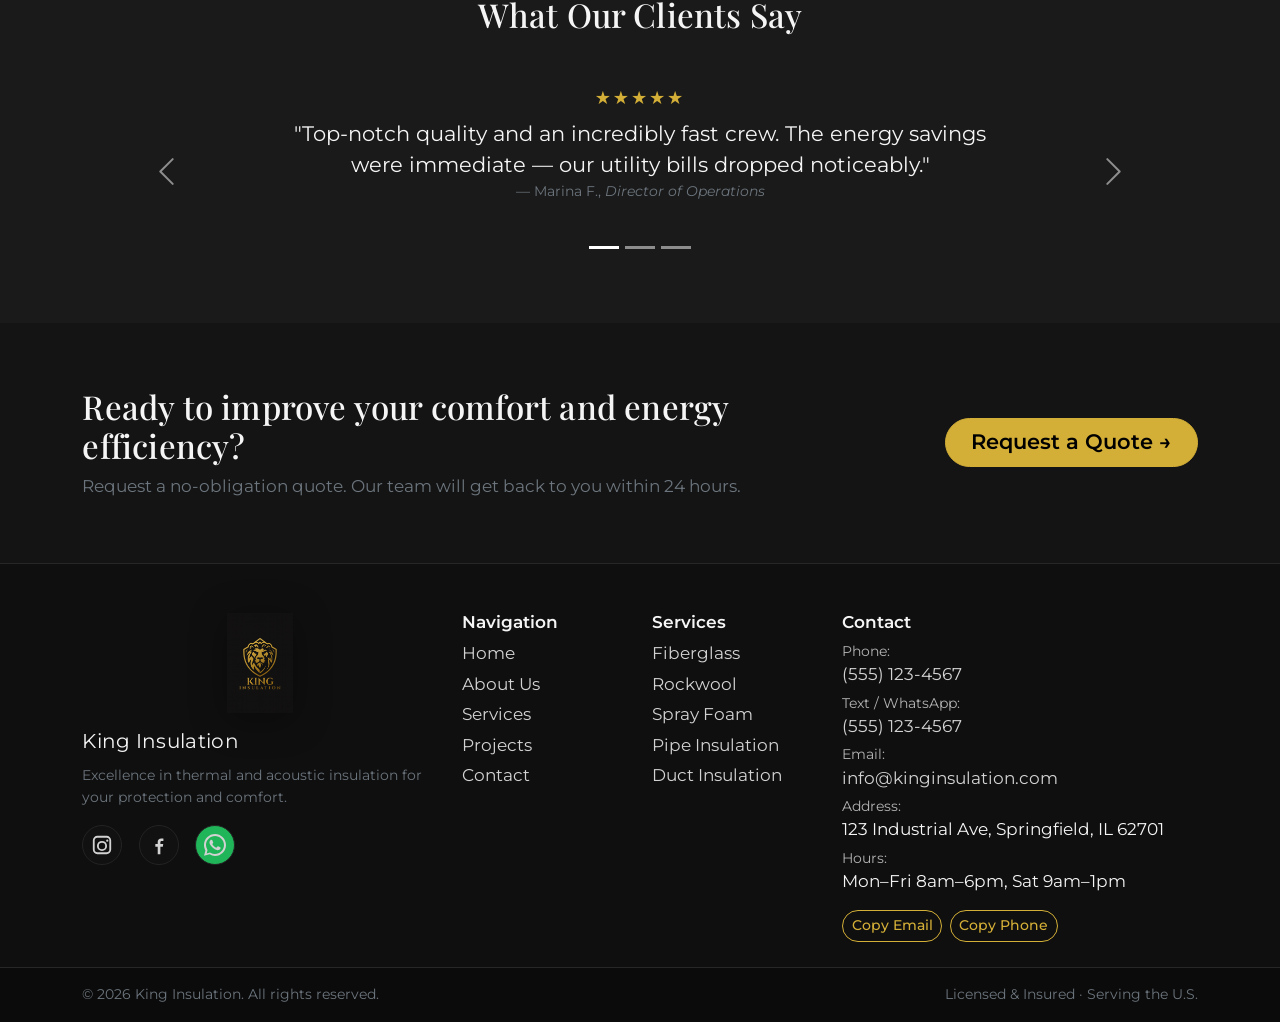
==== commit 255b6bc9: "Add new projects and services pages with detailed content and responsive design" ====
--- a/index.html
+++ b/index.html
@@ -1,44 +1,39 @@
 <!DOCTYPE html>
-<html lang="pt-br" data-page="home">
+<html lang="en" data-page="home">
 <head>
   <meta charset="utf-8" />
   <meta name="viewport" content="width=device-width, initial-scale=1" />
-  <title>King Insulation | Excelência em Isolamento</title>
-  <meta name="description" content="King Insulation: soluções premium em isolamento térmico e acústico para proteção e conforto." />
-
-  <!-- Preconnect para fontes -->
+  <title>King Insulation | Excellence in Insulation</title>
+  <meta name="description" content="King Insulation: premium thermal and acoustic insulation solutions for homes, businesses, and industrial facilities across the U.S." />
+
   <link rel="preconnect" href="https://fonts.googleapis.com" crossorigin />
   <link rel="preconnect" href="https://fonts.gstatic.com" crossorigin />
 
-  <!-- Favicon -->
   <link rel="icon" type="image/png" sizes="32x32" href="imagens/favicon_io (2)/favicon-32x32.png" />
   <link rel="icon" type="image/png" sizes="16x16" href="imagens/favicon_io (2)/favicon-16x16.png" />
   <link rel="apple-touch-icon" sizes="180x180" href="imagens/favicon_io (2)/apple-touch-icon.png" />
 
-  <!-- SEO/Open Graph -->
   <meta property="og:type" content="website" />
   <meta property="og:site_name" content="King Insulation" />
-  <meta property="og:title" content="King Insulation — Excelência em Isolamento" />
-  <meta property="og:description" content="Soluções premium em isolamento térmico e acústico para proteção e conforto." />
+  <meta property="og:title" content="King Insulation — Excellence in Insulation" />
+  <meta property="og:description" content="Premium thermal and acoustic insulation solutions for protection and comfort." />
   <meta property="og:image" content="imagens/King insulation - karen.png" />
-  <meta property="og:url" content="https://www.seu-dominio.com/" />
+  <meta property="og:url" content="https://www.kinginsulation.com/" />
   <meta name="twitter:card" content="summary_large_image" />
-  <meta name="twitter:title" content="King Insulation — Excelência em Isolamento" />
-  <meta name="twitter:description" content="Soluções premium em isolamento térmico e acústico." />
+  <meta name="twitter:title" content="King Insulation — Excellence in Insulation" />
+  <meta name="twitter:description" content="Premium thermal and acoustic insulation solutions." />
   <meta name="twitter:image" content="imagens/King insulation - karen.png" />
 
-  <!-- Schema.org -->
   <script type="application/ld+json">
   {
     "@context": "https://schema.org",
-    "@type": ["Organization","LocalBusiness"],
+    "@type": ["Organization", "LocalBusiness"],
     "name": "King Insulation",
-    "url": "https://www.seu-dominio.com/",
-    "logo": "https://www.seu-dominio.com/imagens/King insulation - karen.png",
-    "image": "https://www.seu-dominio.com/imagens/King insulation - karen.png",
-    "email": "contato@kinginsulation.com",
-    "telephone": "+55-11-99999-0000",
-    "address": { "@type": "PostalAddress", "streetAddress": "123 Industrial Ave", "addressLocality": "Springfield", "addressCountry": "BR" },
+    "url": "https://www.kinginsulation.com/",
+    "logo": "https://www.kinginsulation.com/imagens/King insulation - karen.png",
+    "email": "info@kinginsulation.com",
+    "telephone": "+1-555-123-4567",
+    "address": { "@type": "PostalAddress", "streetAddress": "123 Industrial Ave", "addressLocality": "Springfield", "addressRegion": "IL", "postalCode": "62701", "addressCountry": "US" },
     "openingHours": "Mo-Fr 08:00-18:00, Sa 09:00-13:00",
     "sameAs": []
   }
@@ -49,8 +44,15 @@
   <link href="style.css" rel="stylesheet" />
 </head>
 <body>
-  <!-- Acessibilidade -->
-  <a href="#conteudo" class="visually-hidden-focusable">Pular para o conteúdo principal</a>
+  <div id="pageTransition" class="page-transition" aria-hidden="true"></div>
+  <a href="#main-content" class="visually-hidden-focusable">Skip to main content</a>
+
+  <!-- Announcement Bar -->
+  <div id="announceBar" class="announce-bar" role="banner" aria-label="Site notice">
+    ✦ Serving residential, commercial &amp; industrial clients nationwide.
+    <a href="contact.html#quote">Get your free quote →</a>
+    <button id="announceClose" class="announce-close" aria-label="Close notice">×</button>
+  </div>
 
   <!-- Preloader -->
   <div id="preloader" aria-hidden="true">
@@ -60,28 +62,27 @@
     </div>
   </div>
 
-  <!-- Barra de progresso de rolagem -->
   <div id="scrollProgress" role="presentation" aria-hidden="true"><span></span></div>
 
   <!-- HEADER -->
   <header class="navbar navbar-expand-lg navbar-dark fixed-top shadow-sm site-header" id="siteHeader">
     <div class="container">
       <a class="navbar-brand d-flex align-items-center" href="index.html">
-        <img src="imagens/King insulation - karen.png" alt="Logo King Insulation" class="brand-logo me-2" />
+        <img src="imagens/King insulation - karen.png" alt="King Insulation Logo" class="brand-logo me-2" loading="eager" />
         <span class="brand-text">King Insulation</span>
       </a>
-      <button class="navbar-toggler" type="button" data-bs-toggle="collapse" data-bs-target="#mainNav" aria-controls="mainNav" aria-expanded="false" aria-label="Alternar navegação">
+      <button class="navbar-toggler" type="button" data-bs-toggle="collapse" data-bs-target="#mainNav" aria-controls="mainNav" aria-expanded="false" aria-label="Toggle navigation">
         <span class="navbar-toggler-icon"></span>
       </button>
       <nav id="mainNav" class="collapse navbar-collapse">
         <ul class="navbar-nav ms-auto align-items-lg-center">
           <li class="nav-item"><a class="nav-link active" href="index.html" aria-current="page">Home</a></li>
-          <li class="nav-item"><a class="nav-link" href="sobre.html">Sobre Nós</a></li>
-          <li class="nav-item"><a class="nav-link" href="servicos.html">Serviços</a></li>
-          <li class="nav-item"><a class="nav-link" href="projetos.html">Projetos</a></li>
-          <li class="nav-item"><a class="nav-link" href="contato.html">Contato</a></li>
+          <li class="nav-item"><a class="nav-link" href="about.html">About Us</a></li>
+          <li class="nav-item"><a class="nav-link" href="services.html">Services</a></li>
+          <li class="nav-item"><a class="nav-link" href="projects.html">Projects</a></li>
+          <li class="nav-item"><a class="nav-link" href="contact.html">Contact</a></li>
           <li class="nav-item ms-lg-3">
-            <a class="btn btn-gold px-3" href="contato.html#orcamento">Solicitar Orçamento</a>
+            <a class="btn btn-gold px-3" href="contact.html#quote">Request a Quote</a>
           </li>
         </ul>
       </nav>
@@ -89,165 +90,279 @@
   </header>
 
   <!-- HERO -->
-  <section class="hero d-flex align-items-center text-center text-white" id="conteudo" data-parallax>
+  <section class="hero d-flex align-items-center text-center text-white" id="main-content" data-parallax>
     <img class="hero-bg" src="imagens/logo king fundo.png" alt="" aria-hidden="true" loading="eager" />
     <div class="hero-overlay" aria-hidden="true"></div>
     <div class="hero-noise" aria-hidden="true"></div>
     <div class="container position-relative reveal-up">
-      <h1 class="display-4 fw-bold title-font">Excelência em isolamento para sua proteção e conforto</h1>
-      <p class="lead mt-3 mb-4">Materiais de alto desempenho, execução precisa e resultados que duram.</p>
-      <div class="d-flex gap-3 justify-content-center flex-wrap">
-        <a href="servicos.html" class="btn btn-gold btn-lg">Conheça nossos serviços</a>
-        <a href="#sobre-resumo" class="btn btn-outline-gold btn-lg">Saiba mais</a>
-      </div>
-      <div class="hero-scroll-hint" aria-hidden="true">Role para explorar</div>
-    </div>
-  </section>
-
-  <!-- SOBRE (RESUMO) -->
-  <section class="section-padding" id="sobre-resumo">
-    <div class="container">
-      <div class="row align-items-center g-4">
+      <h1 class="display-4 fw-bold title-font mb-3">
+        Premium insulation for<br>
+        <span id="typedWord" class="typed-word" aria-live="polite">homes.</span>
+      </h1>
+      <p class="lead mb-4" style="color:var(--muted);">High-performance materials, precise execution, and results built to last.</p>
+      <div class="d-flex gap-3 justify-content-center flex-wrap mb-4">
+        <a href="services.html" class="btn btn-gold btn-lg">Explore Our Services</a>
+        <a href="#why-us" class="btn btn-outline-gold btn-lg">Why Choose Us</a>
+      </div>
+      <div class="hero-scroll-hint" aria-hidden="true">
+        Scroll to explore
+        <span class="scroll-arrow"></span>
+      </div>
+    </div>
+  </section>
+
+  <!-- TRUST STRIP -->
+  <div class="trust-section">
+    <div class="container">
+      <div class="row row-cols-2 row-cols-sm-4 g-0">
+        <div class="col">
+          <div class="trust-item reveal-up">
+            <svg width="28" height="28" viewBox="0 0 24 24" fill="none" stroke="currentColor" stroke-width="1.8" stroke-linecap="round" stroke-linejoin="round" aria-hidden="true"><path d="M12 22s8-4 8-10V5l-8-3-8 3v7c0 6 8 10 8 10z"/></svg>
+            <strong>2-Year Warranty</strong>
+            on all services
+          </div>
+        </div>
+        <div class="col">
+          <div class="trust-item reveal-up">
+            <svg width="28" height="28" viewBox="0 0 24 24" fill="none" stroke="currentColor" stroke-width="1.8" stroke-linecap="round" stroke-linejoin="round" aria-hidden="true"><circle cx="12" cy="12" r="10"/><polyline points="12 6 12 12 16 14"/></svg>
+            <strong>24h Response</strong>
+            after your request
+          </div>
+        </div>
+        <div class="col">
+          <div class="trust-item reveal-up">
+            <svg width="28" height="28" viewBox="0 0 24 24" fill="none" stroke="currentColor" stroke-width="1.8" stroke-linecap="round" stroke-linejoin="round" aria-hidden="true"><path d="M17 21v-2a4 4 0 0 0-4-4H5a4 4 0 0 0-4 4v2"/><circle cx="9" cy="7" r="4"/><path d="M23 21v-2a4 4 0 0 0-3-3.87"/><path d="M16 3.13a4 4 0 0 1 0 7.75"/></svg>
+            <strong>1,200+ Projects</strong>
+            successfully completed
+          </div>
+        </div>
+        <div class="col">
+          <div class="trust-item reveal-up">
+            <svg width="28" height="28" viewBox="0 0 24 24" fill="none" stroke="currentColor" stroke-width="1.8" stroke-linecap="round" stroke-linejoin="round" aria-hidden="true"><polyline points="22 12 18 12 15 21 9 3 6 12 2 12"/></svg>
+            <strong>98% Satisfaction</strong>
+            verified rating
+          </div>
+        </div>
+      </div>
+    </div>
+  </div>
+
+  <!-- ABOUT SUMMARY -->
+  <section class="section-padding" id="about-summary">
+    <div class="container">
+      <div class="row align-items-center g-5">
         <div class="col-lg-6 reveal-left">
-          <h2 class="title-font mb-3">Sobre a King Insulation</h2>
-          <p class="mb-3">Somos especialistas em soluções de isolamento térmico e acústico para ambientes residenciais, comerciais e industriais. Combinamos materiais de primeira linha com uma equipe experiente para garantir eficiência energética, segurança e conforto.</p>
-          <p class="mb-4">Cada projeto é conduzido com padrões elevados de qualidade, prazos cumpridos e um pós-venda comprometido.</p>
+          <span class="d-inline-block text-uppercase fw-600 mb-2" style="color:var(--gold);font-size:.8rem;letter-spacing:.12em;">Who We Are</span>
+          <h2 class="title-font mb-3">About King Insulation</h2>
+          <p class="mb-3">We are specialists in thermal and acoustic insulation solutions for residential, commercial, and industrial environments. We combine top-tier materials with an experienced team to ensure energy efficiency, safety, and lasting comfort.</p>
+          <p class="mb-4" style="color:var(--muted);">Every project is carried out to the highest quality standards, on schedule, and backed by a dedicated post-service team committed to your satisfaction.</p>
           <div class="d-flex gap-3 flex-wrap">
-            <a href="sobre.html" class="btn btn-outline-gold">Saiba Mais</a>
-            <a href="contato.html#orcamento" class="btn btn-gold">Solicitar Orçamento</a>
+            <a href="about.html" class="btn btn-outline-gold">Learn More</a>
+            <a href="contact.html#quote" class="btn btn-gold">Request a Quote</a>
           </div>
         </div>
         <div class="col-lg-6 reveal-right">
-          <figure class="image-frame text-center py-4">
-            <img src="imagens/imagem sem fundo.png" class="img-fluid" alt="King Insulation — Especialistas em Isolamento" loading="lazy" style="max-width:220px; filter:drop-shadow(0 8px 28px rgba(212,175,55,.22));" />
+          <figure class="image-frame text-center py-5 mb-0">
+            <img src="imagens/imagem sem fundo.png" class="img-fluid" alt="King Insulation — Insulation Specialists" loading="lazy" style="max-width:230px; filter:drop-shadow(0 8px 32px rgba(212,175,55,.25));" />
           </figure>
         </div>
       </div>
     </div>
   </section>
 
-  <!-- MÉTRICAS -->
+  <!-- METRICS -->
   <section class="section-padding bg-ink">
     <div class="container">
       <div class="row g-4 text-center">
         <div class="col-6 col-lg-3 reveal-up">
           <div class="metric">
             <div class="metric-number" data-count="15" data-suffix="+">0</div>
-            <div class="metric-label">anos de experiência</div>
+            <div class="metric-label">years of experience</div>
           </div>
         </div>
         <div class="col-6 col-lg-3 reveal-up">
           <div class="metric">
             <div class="metric-number" data-count="1200" data-suffix="+">0</div>
-            <div class="metric-label">projetos entregues</div>
+            <div class="metric-label">projects completed</div>
           </div>
         </div>
         <div class="col-6 col-lg-3 reveal-up">
           <div class="metric">
             <div class="metric-number" data-count="98" data-suffix="%">0</div>
-            <div class="metric-label">índice de satisfação</div>
+            <div class="metric-label">satisfaction rate</div>
           </div>
         </div>
         <div class="col-6 col-lg-3 reveal-up">
           <div class="metric">
-            <div class="metric-number" data-count="24" data-suffix=" meses">0</div>
-            <div class="metric-label">de garantia</div>
-          </div>
-        </div>
-      </div>
-    </div>
-  </section>
-
-  <!-- SERVIÇOS (DESTAQUES) -->
-  <section class="section-padding">
+            <div class="metric-number" data-count="24" data-suffix=" mo">0</div>
+            <div class="metric-label">warranty coverage</div>
+          </div>
+        </div>
+      </div>
+    </div>
+  </section>
+
+  <!-- WHY CHOOSE US -->
+  <section class="section-padding" id="why-us">
+    <div class="container">
+      <div class="text-center mb-5 reveal-up">
+        <span class="d-inline-block text-uppercase fw-600 mb-2" style="color:var(--gold);font-size:.8rem;letter-spacing:.12em;">Why Choose Us</span>
+        <h2 class="title-font">Our Differentiators</h2>
+        <p class="mt-2 text-secondary">What makes King Insulation the right choice for your project.</p>
+      </div>
+      <div class="row g-4">
+        <div class="col-md-6 col-lg-3 reveal-up">
+          <div class="diferencial-card">
+            <div class="diferencial-icon" aria-hidden="true">
+              <svg width="26" height="26" viewBox="0 0 24 24" fill="none" stroke="currentColor" stroke-width="1.8" stroke-linecap="round" stroke-linejoin="round"><path d="M12 22s8-4 8-10V5l-8-3-8 3v7c0 6 8 10 8 10z"/></svg>
+            </div>
+            <h3 class="h6 title-font mb-2">Certified Materials</h3>
+            <p class="text-secondary small mb-0">We exclusively use materials compliant with U.S. and international technical standards and building codes.</p>
+          </div>
+        </div>
+        <div class="col-md-6 col-lg-3 reveal-up">
+          <div class="diferencial-card">
+            <div class="diferencial-icon" aria-hidden="true">
+              <svg width="26" height="26" viewBox="0 0 24 24" fill="none" stroke="currentColor" stroke-width="1.8" stroke-linecap="round" stroke-linejoin="round"><circle cx="12" cy="12" r="10"/><polyline points="12 6 12 12 16 14"/></svg>
+            </div>
+            <h3 class="h6 title-font mb-2">On-Time Delivery</h3>
+            <p class="text-secondary small mb-0">Our schedule is our commitment. We plan with safety margins and keep you informed every step of the way.</p>
+          </div>
+        </div>
+        <div class="col-md-6 col-lg-3 reveal-up">
+          <div class="diferencial-card">
+            <div class="diferencial-icon" aria-hidden="true">
+              <svg width="26" height="26" viewBox="0 0 24 24" fill="none" stroke="currentColor" stroke-width="1.8" stroke-linecap="round" stroke-linejoin="round"><path d="M14 9V5a3 3 0 0 0-3-3l-4 9v11h11.28a2 2 0 0 0 2-1.7l1.38-9a2 2 0 0 0-2-2.3H14z"/><path d="M7 22H4a2 2 0 0 1-2-2v-7a2 2 0 0 1 2-2h3"/></svg>
+            </div>
+            <h3 class="h6 title-font mb-2">White-Glove Service</h3>
+            <p class="text-secondary small mb-0">From quote to post-installation, you have a dedicated consultant guiding every stage of your project.</p>
+          </div>
+        </div>
+        <div class="col-md-6 col-lg-3 reveal-up">
+          <div class="diferencial-card">
+            <div class="diferencial-icon" aria-hidden="true">
+              <svg width="26" height="26" viewBox="0 0 24 24" fill="none" stroke="currentColor" stroke-width="1.8" stroke-linecap="round" stroke-linejoin="round"><polyline points="22 12 18 12 15 21 9 3 6 12 2 12"/></svg>
+            </div>
+            <h3 class="h6 title-font mb-2">Energy Efficiency</h3>
+            <p class="text-secondary small mb-0">Our solutions reduce HVAC costs by up to 40%, delivering measurable returns on your investment.</p>
+          </div>
+        </div>
+      </div>
+    </div>
+  </section>
+
+  <!-- SERVICES HIGHLIGHTS -->
+  <section class="section-padding bg-ink">
     <div class="container">
       <div class="d-flex justify-content-between align-items-end flex-wrap gap-2 mb-4">
-        <h2 class="title-font m-0">Nossos Principais Serviços</h2>
-        <a href="servicos.html" class="link-gold">Ver todos os serviços →</a>
-      </div>
-
+        <div>
+          <span class="d-block text-uppercase fw-600 mb-1" style="color:var(--gold);font-size:.8rem;letter-spacing:.12em;">What We Do</span>
+          <h2 class="title-font m-0">Our Core Services</h2>
+        </div>
+        <a href="services.html" class="link-gold">View all services →</a>
+      </div>
       <div class="row g-4">
         <div class="col-md-6 col-lg-4 reveal-up">
           <article class="service-card h-100 glass">
-            <img src="imagens/servicos/fiberglass.jpg" class="card-img-top" alt="Isolamento Fiberglass — lã de vidro" loading="lazy" />
+            <img src="imagens/servicos/fiberglass.jpg" class="card-img-top" alt="Fiberglass insulation installation" loading="lazy" />
             <div class="card-body">
               <h3 class="h5 title-font mb-2">Fiberglass</h3>
-              <p class="card-text">Isolamento versátil, custo-efetivo e excelente capacidade térmica para aplicações diversas.</p>
-              <a href="servicos.html#fiberglass" class="stretched-link">Saiba mais →</a>
+              <p class="card-text text-secondary">Versatile, cost-effective insulation with excellent thermal performance for a wide range of applications.</p>
+              <a href="services.html#fiberglass" class="stretched-link">Learn more →</a>
             </div>
           </article>
         </div>
         <div class="col-md-6 col-lg-4 reveal-up">
           <article class="service-card h-100 glass">
-            <img src="imagens/servicos/roxul.jpg" class="card-img-top" alt="Isolamento Roxul — lã de rocha" loading="lazy" />
+            <img src="imagens/servicos/roxul.jpg" class="card-img-top" alt="Rockwool mineral wool insulation" loading="lazy" />
             <div class="card-body">
-              <h3 class="h5 title-font mb-2">Roxul (Lã de Rocha)</h3>
-              <p class="card-text">Desempenho superior em resistência ao fogo e isolamento acústico em ambientes exigentes.</p>
-              <a href="servicos.html#roxul" class="stretched-link">Saiba mais →</a>
+              <h3 class="h5 title-font mb-2">Rockwool (Mineral Wool)</h3>
+              <p class="card-text text-secondary">Superior fire resistance and acoustic performance for demanding residential and industrial environments.</p>
+              <a href="services.html#rockwool" class="stretched-link">Learn more →</a>
             </div>
           </article>
         </div>
         <div class="col-md-6 col-lg-4 reveal-up">
           <article class="service-card h-100 glass">
-            <img src="imagens/servicos/spray foam.jpg" class="card-img-top" alt="Isolamento Spray Foam — poliuretano projetado" loading="lazy" />
+            <img src="imagens/servicos/spray foam.jpg" class="card-img-top" alt="Spray foam polyurethane insulation" loading="lazy" />
             <div class="card-body">
               <h3 class="h5 title-font mb-2">Spray Foam</h3>
-              <p class="card-text">Vedação superior, redução de infiltrações e alta eficiência energética em uma única aplicação.</p>
-              <a href="servicos.html#sprayfoam" class="stretched-link">Saiba mais →</a>
+              <p class="card-text text-secondary">Superior air sealing and energy efficiency in a single application — ideal for new construction and retrofits.</p>
+              <a href="services.html#sprayfoam" class="stretched-link">Learn more →</a>
             </div>
           </article>
         </div>
       </div>
-    </div>
-  </section>
-
-  <!-- DEPOIMENTOS -->
-  <section class="section-padding bg-ink">
-    <div class="container">
-      <h2 class="title-font text-center mb-5">O que dizem nossos clientes</h2>
+      <div class="text-center mt-4 reveal-up">
+        <a href="services.html" class="btn btn-outline-gold">View all 5 services</a>
+      </div>
+    </div>
+  </section>
+
+  <!-- TESTIMONIALS -->
+  <section class="section-padding">
+    <div class="container">
+      <div class="text-center mb-5 reveal-up">
+        <span class="d-block text-uppercase fw-600 mb-1" style="color:var(--gold);font-size:.8rem;letter-spacing:.12em;">Clients</span>
+        <h2 class="title-font">What Our Clients Say</h2>
+      </div>
       <div id="depoCarousel" class="carousel slide" data-bs-ride="carousel">
         <div class="carousel-inner">
           <div class="carousel-item active">
-            <figure class="text-center mx-auto" style="max-width:820px">
+            <figure class="text-center mx-auto px-4" style="max-width:760px">
+              <div class="rating-stars mb-2" aria-label="5 out of 5 stars">★★★★★</div>
               <blockquote class="blockquote mb-3">
-                <p>"Qualidade impecável e equipe muito ágil. A economia de energia foi imediata."</p>
+                <p class="fs-5">"Top-notch quality and an incredibly fast crew. The energy savings were immediate — our utility bills dropped noticeably."</p>
               </blockquote>
-              <figcaption class="blockquote-footer text-secondary">Marina F., <cite>Diretora de Operações</cite></figcaption>
+              <figcaption class="blockquote-footer text-secondary">Marina F., <cite>Director of Operations</cite></figcaption>
             </figure>
           </div>
           <div class="carousel-item">
-            <figure class="text-center mx-auto" style="max-width:820px">
+            <figure class="text-center mx-auto px-4" style="max-width:760px">
+              <div class="rating-stars mb-2" aria-label="5 out of 5 stars">★★★★★</div>
               <blockquote class="blockquote mb-3">
-                <p>"Execução limpa e no prazo. Ficamos impressionados com o acabamento."</p>
+                <p class="fs-5">"Clean execution, delivered on time, and the finishing was perfect. Extremely professional from start to finish."</p>
               </blockquote>
-              <figcaption class="blockquote-footer text-secondary">Ricardo S., <cite>Facilities</cite></figcaption>
+              <figcaption class="blockquote-footer text-secondary">Richard S., <cite>Facilities Manager</cite></figcaption>
             </figure>
           </div>
           <div class="carousel-item">
-            <figure class="text-center mx-auto" style="max-width:820px">
+            <figure class="text-center mx-auto px-4" style="max-width:760px">
+              <div class="rating-stars mb-2" aria-label="5 out of 5 stars">★★★★★</div>
               <blockquote class="blockquote mb-3">
-                <p>"Atendimento humano e resultado premium. Recomendamos sem hesitação."</p>
+                <p class="fs-5">"Personalized attention, a detailed proposal, and premium results. We've already referred King Insulation to three other clients."</p>
               </blockquote>
-              <figcaption class="blockquote-footer text-secondary">Aline T., <cite>Arquiteta</cite></figcaption>
+              <figcaption class="blockquote-footer text-secondary">Aline T., <cite>Architect</cite></figcaption>
             </figure>
           </div>
         </div>
-        <button class="carousel-control-prev" type="button" data-bs-target="#depoCarousel" data-bs-slide="prev" aria-label="Depoimento anterior">
+        <button class="carousel-control-prev" type="button" data-bs-target="#depoCarousel" data-bs-slide="prev" aria-label="Previous testimonial">
           <span class="carousel-control-prev-icon" aria-hidden="true"></span>
         </button>
-        <button class="carousel-control-next" type="button" data-bs-target="#depoCarousel" data-bs-slide="next" aria-label="Próximo depoimento">
+        <button class="carousel-control-next" type="button" data-bs-target="#depoCarousel" data-bs-slide="next" aria-label="Next testimonial">
           <span class="carousel-control-next-icon" aria-hidden="true"></span>
         </button>
+        <div class="carousel-indicators mt-3" style="position:static;margin:0;justify-content:center;">
+          <button type="button" data-bs-target="#depoCarousel" data-bs-slide-to="0" class="active" aria-current="true" aria-label="Testimonial 1"></button>
+          <button type="button" data-bs-target="#depoCarousel" data-bs-slide-to="1" aria-label="Testimonial 2"></button>
+          <button type="button" data-bs-target="#depoCarousel" data-bs-slide-to="2" aria-label="Testimonial 3"></button>
+        </div>
       </div>
     </div>
   </section>
 
   <!-- CTA -->
-  <section class="section-padding">
-    <div class="container text-center">
-      <h2 class="title-font mb-3">Pronto para elevar o conforto e a eficiência?</h2>
-      <p class="mb-4 text-secondary">Solicite um orçamento sem compromisso. Nossa equipe retorna rapidamente.</p>
-      <a href="contato.html#orcamento" class="btn btn-gold btn-lg">Solicitar Orçamento</a>
+  <section class="section-padding bg-ink">
+    <div class="container">
+      <div class="row align-items-center g-4">
+        <div class="col-lg-8 reveal-left">
+          <h2 class="title-font mb-2">Ready to improve your comfort and energy efficiency?</h2>
+          <p class="text-secondary mb-0">Request a no-obligation quote. Our team will get back to you within 24 hours.</p>
+        </div>
+        <div class="col-lg-4 text-lg-end reveal-right">
+          <a href="contact.html#quote" class="btn btn-gold btn-lg px-4">Request a Quote →</a>
+        </div>
+      </div>
     </div>
   </section>
 
@@ -256,63 +371,113 @@
     <div class="container">
       <div class="row g-4 align-items-start">
         <div class="col-12 col-md-4 footer-brand-split text-center text-md-start">
-          <img src="imagens/King insulation - karen.png" alt="King Insulation" class="footer-logo-xl" />
+          <img src="imagens/King insulation - karen.png" alt="King Insulation" class="footer-logo-xl" loading="lazy" />
           <div class="footer-brand-text mt-1">King Insulation</div>
-          <div class="social-links mt-3 d-flex gap-3 justify-content-center justify-content-md-start">
-            <a href="https://instagram.com/" target="_blank" rel="noopener noreferrer" aria-label="Instagram da King Insulation" class="social-link" title="Instagram">
-              <svg width="28" height="28" viewBox="0 0 24 24" aria-hidden="true" focusable="false"><path fill="currentColor" d="M7 2h10a5 5 0 0 1 5 5v10a5 5 0 0 1-5 5H7a5 5 0 0 1-5-5V7a5 5 0 0 1 5-5m0 2a3 3 0 0 0-3 3v10a3 3 0 0 0 3 3h10a3 3 0 0 0 3-3V7a3 3 0 0 0-3-3zm5 3.5A5.5 5.5 0 1 1 6.5 13 5.51 5.51 0 0 1 12 7.5m0 2A3.5 3.5 0 1 0 15.5 13 3.5 3.5 0 0 0 12 9.5M17.75 6a1.25 1.25 0 1 1-1.25 1.25A1.25 1.25 0 0 1 17.75 6"/></svg>
+          <p class="text-secondary small mt-2 mb-3">Excellence in thermal and acoustic insulation for your protection and comfort.</p>
+          <div class="social-links d-flex gap-3 justify-content-center justify-content-md-start">
+            <a href="https://instagram.com/" target="_blank" rel="noopener noreferrer" aria-label="King Insulation on Instagram" class="social-link" title="Instagram">
+              <svg width="22" height="22" viewBox="0 0 24 24" aria-hidden="true" focusable="false"><path fill="currentColor" d="M7 2h10a5 5 0 0 1 5 5v10a5 5 0 0 1-5 5H7a5 5 0 0 1-5-5V7a5 5 0 0 1 5-5m0 2a3 3 0 0 0-3 3v10a3 3 0 0 0 3 3h10a3 3 0 0 0 3-3V7a3 3 0 0 0-3-3zm5 3.5A5.5 5.5 0 1 1 6.5 13 5.51 5.51 0 0 1 12 7.5m0 2A3.5 3.5 0 1 0 15.5 13 3.5 3.5 0 0 0 12 9.5M17.75 6a1.25 1.25 0 1 1-1.25 1.25A1.25 1.25 0 0 1 17.75 6"/></svg>
             </a>
-            <a href="https://facebook.com/" target="_blank" rel="noopener noreferrer" aria-label="Facebook da King Insulation" class="social-link" title="Facebook">
-              <svg width="28" height="28" viewBox="0 0 24 24" aria-hidden="true" focusable="false"><path fill="currentColor" d="M13.5 22v-8h2.7l.4-3h-3.1V9.1c0-.9.3-1.5 1.6-1.5h1.7V5c-.3 0-1.3-.1-2.4-.1-2.3 0-3.8 1.3-3.8 3.9V11H8v3h2.6v8z"/></svg>
+            <a href="https://facebook.com/" target="_blank" rel="noopener noreferrer" aria-label="King Insulation on Facebook" class="social-link" title="Facebook">
+              <svg width="22" height="22" viewBox="0 0 24 24" aria-hidden="true" focusable="false"><path fill="currentColor" d="M13.5 22v-8h2.7l.4-3h-3.1V9.1c0-.9.3-1.5 1.6-1.5h1.7V5c-.3 0-1.3-.1-2.4-.1-2.3 0-3.8 1.3-3.8 3.9V11H8v3h2.6v8z"/></svg>
             </a>
-          </div>
-        </div>
-
-        <div class="col-6 col-md-4">
-          <h6 class="footer-title">Mapa do Site</h6>
+            <a href="https://wa.me/15551234567" target="_blank" rel="noopener noreferrer" aria-label="King Insulation on WhatsApp" class="social-link" title="WhatsApp" style="background:#25D366;">
+              <svg width="22" height="22" viewBox="0 0 24 24" aria-hidden="true" focusable="false"><path fill="currentColor" d="M17.472 14.382c-.297-.149-1.758-.867-2.03-.967-.273-.099-.471-.148-.67.15-.197.297-.767.966-.94 1.164-.173.199-.347.223-.644.075-.297-.15-1.255-.463-2.39-1.475-.883-.788-1.48-1.761-1.653-2.059-.173-.297-.018-.458.13-.606.134-.133.298-.347.446-.52.149-.174.198-.298.298-.497.099-.198.05-.371-.025-.52-.075-.149-.669-1.612-.916-2.207-.242-.579-.487-.5-.669-.51-.173-.008-.371-.01-.57-.01-.198 0-.52.074-.792.372-.272.297-1.04 1.016-1.04 2.479 0 1.462 1.065 2.875 1.213 3.074.149.198 2.096 3.2 5.077 4.487.709.306 1.262.489 1.694.625.712.227 1.36.195 1.871.118.571-.085 1.758-.719 2.006-1.413.248-.694.248-1.289.173-1.413-.074-.124-.272-.198-.57-.347z"/><path fill="currentColor" d="M12 0C5.373 0 0 5.373 0 12c0 2.136.564 4.136 1.545 5.873L.057 23.75l6.063-1.593A11.935 11.935 0 0 0 12 24c6.627 0 12-5.373 12-12S18.627 0 12 0zm0 21.818a9.797 9.797 0 0 1-5.028-1.382l-.36-.214-3.735.979 1.002-3.636-.235-.374A9.793 9.793 0 0 1 2.182 12C2.182 6.57 6.57 2.182 12 2.182c5.43 0 9.818 4.388 9.818 9.818 0 5.43-4.388 9.818-9.818 9.818z"/></svg>
+            </a>
+          </div>
+        </div>
+
+        <div class="col-6 col-md-2">
+          <h6 class="footer-title">Navigation</h6>
           <ul class="list-unstyled">
             <li><a href="index.html">Home</a></li>
-            <li><a href="sobre.html">Sobre Nós</a></li>
-            <li><a href="servicos.html">Serviços</a></li>
-            <li><a href="projetos.html">Projetos</a></li>
-            <li><a href="contato.html">Contato</a></li>
+            <li><a href="about.html">About Us</a></li>
+            <li><a href="services.html">Services</a></li>
+            <li><a href="projects.html">Projects</a></li>
+            <li><a href="contact.html">Contact</a></li>
           </ul>
         </div>
 
-        <div class="col-6 col-md-4">
-          <h6 class="footer-title">Contato</h6>
+        <div class="col-6 col-md-2">
+          <h6 class="footer-title">Services</h6>
+          <ul class="list-unstyled">
+            <li><a href="services.html#fiberglass">Fiberglass</a></li>
+            <li><a href="services.html#rockwool">Rockwool</a></li>
+            <li><a href="services.html#sprayfoam">Spray Foam</a></li>
+            <li><a href="services.html#pipe">Pipe Insulation</a></li>
+            <li><a href="services.html#duct">Duct Insulation</a></li>
+          </ul>
+        </div>
+
+        <div class="col-12 col-md-4">
+          <h6 class="footer-title">Contact</h6>
           <ul class="list-unstyled footer-contact">
-            <li><span class="label">Telefone:</span> <a href="tel:+5511999990000">(11) 99999-0000</a></li>
-            <li><span class="label">E-mail:</span> <a href="mailto:contato@kinginsulation.com">contato@kinginsulation.com</a></li>
-            <li><span class="label">Endereço:</span> 123 Industrial Ave, Springfield</li>
-            <li><span class="label">Horário:</span> Seg–Sex 8h–18h, Sáb 9h–13h</li>
+            <li><span class="label">Phone:</span> <a href="tel:+15551234567">(555) 123-4567</a></li>
+            <li><span class="label">Text / WhatsApp:</span> <a href="https://wa.me/15551234567" target="_blank" rel="noopener noreferrer">(555) 123-4567</a></li>
+            <li><span class="label">Email:</span> <a href="mailto:info@kinginsulation.com">info@kinginsulation.com</a></li>
+            <li><span class="label">Address:</span> 123 Industrial Ave, Springfield, IL 62701</li>
+            <li><span class="label">Hours:</span> Mon–Fri 8am–6pm, Sat 9am–1pm</li>
           </ul>
+          <div class="copy-row mt-2">
+            <button class="btn btn-sm btn-outline-gold copy-btn" data-copy="info@kinginsulation.com">Copy Email</button>
+            <button class="btn btn-sm btn-outline-gold copy-btn" data-copy="(555) 123-4567">Copy Phone</button>
+          </div>
         </div>
       </div>
     </div>
 
     <div class="footer-bottom mt-4 py-3">
       <div class="container d-flex flex-column flex-md-row justify-content-between align-items-center gap-2">
-        <small class="m-0 text-secondary">© <span id="year"></span> King Insulation. Todos os direitos reservados.</small>
-        <div class="copy-row">
-          <button class="btn btn-sm btn-outline-gold copy-btn" data-copy="contato@kinginsulation.com">Copiar e-mail</button>
-          <button class="btn btn-sm btn-outline-gold copy-btn" data-copy="(11) 99999-0000">Copiar telefone</button>
-        </div>
+        <small class="m-0 text-secondary">© <span id="year"></span> King Insulation. All rights reserved.</small>
+        <small class="text-secondary">Licensed &amp; Insured · Serving the U.S.</small>
       </div>
     </div>
   </footer>
 
-  <!-- Toast Global -->
-  <div class="position-fixed bottom-0 end-0 p-3" style="z-index:1080">
+  <!-- WhatsApp Floating Button -->
+  <a href="https://wa.me/15551234567?text=Hi!%20I'd%20like%20to%20request%20an%20insulation%20quote." target="_blank" rel="noopener noreferrer" class="whatsapp-fab" aria-label="Chat on WhatsApp" title="WhatsApp">
+    <svg viewBox="0 0 24 24" fill="currentColor" aria-hidden="true"><path d="M17.472 14.382c-.297-.149-1.758-.867-2.03-.967-.273-.099-.471-.148-.67.15-.197.297-.767.966-.94 1.164-.173.199-.347.223-.644.075-.297-.15-1.255-.463-2.39-1.475-.883-.788-1.48-1.761-1.653-2.059-.173-.297-.018-.458.13-.606.134-.133.298-.347.446-.52.149-.174.198-.298.298-.497.099-.198.05-.371-.025-.52-.075-.149-.669-1.612-.916-2.207-.242-.579-.487-.5-.669-.51-.173-.008-.371-.01-.57-.01-.198 0-.52.074-.792.372-.272.297-1.04 1.016-1.04 2.479 0 1.462 1.065 2.875 1.213 3.074.149.198 2.096 3.2 5.077 4.487.709.306 1.262.489 1.694.625.712.227 1.36.195 1.871.118.571-.085 1.758-.719 2.006-1.413.248-.694.248-1.289.173-1.413-.074-.124-.272-.198-.57-.347m-5.421 7.403h-.004a9.87 9.87 0 0 1-5.031-1.378l-.361-.214-3.741.982.998-3.648-.235-.374a9.86 9.86 0 0 1-1.51-5.26c.001-5.45 4.436-9.884 9.888-9.884 2.64 0 5.122 1.03 6.988 2.898a9.825 9.825 0 0 1 2.893 6.994c-.003 5.45-4.437 9.884-9.885 9.884m8.413-18.297A11.815 11.815 0 0 0 12.05 0C5.495 0 .16 5.335.157 11.892c0 2.096.547 4.142 1.588 5.945L.057 24l6.305-1.654a11.882 11.882 0 0 0 5.683 1.448h.005c6.554 0 11.89-5.335 11.893-11.893a11.821 11.821 0 0 0-3.48-8.413z"/></svg>
+  </a>
+
+  <!-- Mobile Sticky CTA -->
+  <div class="mobile-cta-bar" role="complementary" aria-label="Quick actions">
+    <a href="tel:+15551234567" class="btn btn-outline-gold flex-fill text-center">
+      <svg width="15" height="15" viewBox="0 0 24 24" fill="none" stroke="currentColor" stroke-width="2" stroke-linecap="round" stroke-linejoin="round" aria-hidden="true" class="me-1"><path d="M22 16.92v3a2 2 0 0 1-2.18 2 19.79 19.79 0 0 1-8.63-3.07A19.5 19.5 0 0 1 4.69 12 19.79 19.79 0 0 1 1.61 3.4 2 2 0 0 1 3.6 1.22h3a2 2 0 0 1 2 1.72 12.84 12.84 0 0 0 .7 2.81 2 2 0 0 1-.45 2.11L7.91 8.96a16 16 0 0 0 6 6l.92-.92a2 2 0 0 1 2.11-.45 12.84 12.84 0 0 0 2.81.7A2 2 0 0 1 21.4 16.92z"/></svg>
+      Call
+    </a>
+    <a href="https://wa.me/15551234567" target="_blank" rel="noopener noreferrer" class="btn btn-outline-gold flex-fill text-center">Text Us</a>
+    <a href="contact.html#quote" class="btn btn-gold flex-fill text-center">Get a Quote</a>
+  </div>
+
+  <!-- Cookie Banner -->
+  <div id="cookieBanner" role="dialog" aria-label="Cookie notice" aria-modal="true">
+    <div class="container">
+      <div class="row align-items-center g-3">
+        <div class="col-lg-8">
+          <p class="mb-0 small">
+            <strong>🍪 Cookies &amp; Privacy</strong> — We use cookies to improve your experience. By continuing to browse, you agree to our
+            <a href="#" class="link-gold">Privacy Policy</a>.
+          </p>
+        </div>
+        <div class="col-lg-4 d-flex gap-2 justify-content-lg-end flex-wrap">
+          <button id="cookieDecline" class="btn btn-sm btn-outline-gold">Decline</button>
+          <button id="cookieAccept" class="btn btn-sm btn-gold">Accept Cookies</button>
+        </div>
+      </div>
+    </div>
+  </div>
+
+  <!-- Global Toast -->
+  <div class="position-fixed bottom-0 end-0 p-3" style="z-index:2100">
     <div id="globalToast" class="toast align-items-center text-bg-dark border-0" role="status" aria-live="polite" aria-atomic="true">
       <div class="d-flex">
-        <div class="toast-body" id="globalToastBody">Ação concluída.</div>
-        <button type="button" class="btn-close btn-close-white me-2 m-auto" data-bs-dismiss="toast" aria-label="Fechar"></button>
-      </div>
-    </div>
-  </div>
-
-  <button id="toTopBtn" class="btn btn-gold to-top" aria-label="Voltar ao topo">↑</button>
+        <div class="toast-body" id="globalToastBody">Done.</div>
+        <button type="button" class="btn-close btn-close-white me-2 m-auto" data-bs-dismiss="toast" aria-label="Close"></button>
+      </div>
+    </div>
+  </div>
+
+  <button id="toTopBtn" class="btn btn-gold to-top" aria-label="Back to top">↑</button>
 
   <script src="https://cdn.jsdelivr.net/npm/bootstrap@5.3.3/dist/js/bootstrap.bundle.min.js"></script>
   <script src="script.js"></script>
--- a/style.css
+++ b/style.css
@@ -414,3 +414,217 @@
   .preloader-ring{ animation: none !important; border-color: var(--gold); }
   .hero-bg{ will-change: auto; }
 }
+
+/* ==========================
+   Announcement Bar
+========================== */
+.announce-bar{
+  background: var(--gold); color: #000;
+  font-size: .82rem; font-weight: 600;
+  text-align: center; padding: .48rem 2.5rem;
+  position: relative; z-index: 1100;
+  overflow: hidden; transition: max-height .35s ease, opacity .35s ease;
+  max-height: 80px;
+}
+.announce-bar a{ color: #000; text-decoration: underline; font-weight: 700; }
+.announce-bar.dismissed{ max-height: 0; opacity: 0; padding: 0; pointer-events: none; }
+.announce-close{
+  position: absolute; right: .75rem; top: 50%; transform: translateY(-50%);
+  background: none; border: none; cursor: pointer; color: #000;
+  font-size: 1.15rem; line-height: 1; padding: .15rem .3rem;
+  opacity: .6; transition: opacity .2s;
+}
+.announce-close:hover{ opacity: 1; }
+.announce-close:focus-visible{ outline: 2px solid #000; border-radius: 4px; }
+
+/* ==========================
+   WhatsApp Floating Button
+========================== */
+.whatsapp-fab{
+  position: fixed; bottom: 78px; right: 18px; z-index: 1048;
+  width: 54px; height: 54px; border-radius: 50%;
+  background: #25D366; color: #fff;
+  display: flex; align-items: center; justify-content: center;
+  box-shadow: 0 4px 20px rgba(37,211,102,.45);
+  text-decoration: none;
+  transition: transform .2s ease, box-shadow .2s ease;
+}
+.whatsapp-fab:hover{
+  transform: translateY(-3px) scale(1.07);
+  box-shadow: 0 8px 28px rgba(37,211,102,.6);
+  color: #fff;
+}
+.whatsapp-fab:focus-visible{ outline: 2px solid #25D366; outline-offset: 3px; border-radius: 50%; }
+.whatsapp-fab svg{ width: 28px; height: 28px; flex-shrink: 0; }
+@keyframes waPulse{
+  0%, 100%{ box-shadow: 0 4px 20px rgba(37,211,102,.45), 0 0 0 0 rgba(37,211,102,.3); }
+  60%{ box-shadow: 0 4px 20px rgba(37,211,102,.45), 0 0 0 10px rgba(37,211,102,0); }
+}
+.whatsapp-fab{ animation: waPulse 2.8s ease-in-out infinite; }
+
+/* ==========================
+   Cookie Banner (LGPD)
+========================== */
+#cookieBanner{
+  position: fixed; bottom:0; left:0; right:0; z-index: 2005;
+  background: rgba(12,12,12,.97); border-top: 1px solid var(--border);
+  backdrop-filter: blur(10px); -webkit-backdrop-filter: blur(10px);
+  padding: 1.1rem 0;
+  transform: translateY(100%);
+  transition: transform .45s cubic-bezier(.22,.61,.36,1);
+}
+#cookieBanner.visible{ transform: translateY(0); }
+
+/* ==========================
+   Mobile Sticky CTA
+========================== */
+.mobile-cta-bar{
+  position: fixed; bottom:0; left:0; right:0; z-index: 1044;
+  background: rgba(10,10,10,.97); border-top: 1px solid var(--border);
+  backdrop-filter: blur(8px); -webkit-backdrop-filter: blur(8px);
+  padding: .65rem 1rem;
+  display: flex; gap: .6rem;
+  transition: transform .3s ease;
+}
+.mobile-cta-bar.hide{ transform: translateY(110%); }
+@media (min-width: 768px){ .mobile-cta-bar{ display: none !important; } }
+@media (max-width: 767.98px){
+  body.has-mobile-cta{ padding-bottom: 66px; }
+  .whatsapp-fab{ bottom: 78px; }
+  .to-top{ bottom: 74px; right: 74px; }
+}
+
+/* ==========================
+   Breadcrumb
+========================== */
+.breadcrumb-bar{
+  background: #0e0e0e; border-bottom: 1px solid var(--border);
+  padding: .55rem 0;
+}
+.breadcrumb-bar .breadcrumb{ margin:0; font-size:.82rem; --bs-breadcrumb-divider: "›"; }
+.breadcrumb-bar .breadcrumb-item a{ color: var(--muted); text-decoration: none; transition: color var(--transition-base); }
+.breadcrumb-bar .breadcrumb-item a:hover{ color: var(--gold); }
+.breadcrumb-bar .breadcrumb-item.active{ color: var(--gold); font-weight: 500; }
+.breadcrumb-bar .breadcrumb-item+.breadcrumb-item::before{ color: #444; }
+
+/* ==========================
+   Diferenciais / Features
+========================== */
+.diferencial-card{
+  padding: 1.5rem;
+  border: 1px solid var(--border); border-radius: var(--radius-card);
+  background: linear-gradient(150deg, #131313, #0e0e0e);
+  transition: transform var(--transition-base), border-color var(--transition-base), box-shadow var(--transition-base);
+  height: 100%;
+}
+.diferencial-card:hover{
+  transform: translateY(-5px);
+  border-color: rgba(212,175,55,.4);
+  box-shadow: 0 12px 40px rgba(0,0,0,.5);
+}
+.diferencial-icon{
+  width: 52px; height: 52px; border-radius: 14px;
+  background: rgba(212,175,55,.1); border: 1px solid rgba(212,175,55,.22);
+  display: flex; align-items: center; justify-content: center;
+  margin-bottom: 1.1rem; color: var(--gold);
+  transition: background var(--transition-base);
+}
+.diferencial-card:hover .diferencial-icon{ background: rgba(212,175,55,.18); }
+
+/* ==========================
+   Hero — Typing animation
+========================== */
+.typed-word{
+  display: inline; color: var(--gold);
+  border-right: 3px solid var(--gold);
+  padding-right: 2px;
+  animation: typedBlink .75s step-end infinite;
+}
+@keyframes typedBlink{
+  0%, 100%{ border-color: var(--gold); }
+  50%{ border-color: transparent; }
+}
+
+/* ==========================
+   Seção de Confiança / Trust
+========================== */
+.trust-section{ border-top: 1px solid var(--border); background: #0c0c0c; }
+.trust-item{
+  display: flex; flex-direction: column; align-items: center;
+  gap: .5rem; color: var(--muted); font-size: .82rem;
+  text-align: center; padding: 1.25rem .75rem;
+  border-right: 1px solid var(--border);
+}
+.trust-item:last-child{ border-right: none; }
+.trust-item svg{ color: var(--gold); flex-shrink: 0; }
+.trust-item strong{ color: var(--white); font-size: .95rem; display: block; }
+@media (max-width: 575.98px){
+  .trust-item{ border-right: none; border-bottom: 1px solid var(--border); }
+  .trust-item:last-child{ border-bottom: none; }
+}
+
+/* ==========================
+   Depoimentos — Estrelas
+========================== */
+.rating-stars{ color: var(--gold); letter-spacing: .1em; font-size: 1.1rem; margin-bottom: .5rem; }
+
+/* ==========================
+   Image fade-in on load
+========================== */
+img[loading="lazy"]{
+  opacity: 0;
+  transition: opacity .5s ease;
+}
+img[loading="lazy"].img-loaded{ opacity: 1; }
+img[loading="eager"]{ opacity: 1; }
+
+/* ==========================
+   Char counter
+========================== */
+.char-counter{ font-size: .78rem; color: var(--muted); text-align: right; margin-top: .3rem; }
+.char-counter.near-limit{ color: #e67e22; }
+.char-counter.at-limit{ color: #e74c3c; }
+
+/* ==========================
+   Scroll hint arrow
+========================== */
+.hero-scroll-hint{
+  display: flex; flex-direction: column; align-items: center; gap: .4rem;
+}
+.scroll-arrow{
+  width: 20px; height: 20px;
+  border-right: 2px solid var(--muted); border-bottom: 2px solid var(--muted);
+  transform: rotate(45deg);
+  animation: scrollBounce .9s ease-in-out infinite alternate;
+}
+@keyframes scrollBounce{ to{ transform: rotate(45deg) translate(4px, 4px); } }
+
+/* ==========================
+   Hamburger: foco/hover
+========================== */
+.navbar-toggler{ border: 1px solid rgba(212,175,55,.3); padding: .35rem .55rem; transition: border-color .2s ease; }
+.navbar-toggler:focus{ box-shadow: 0 0 0 3px rgba(212,175,55,.2); border-color: var(--gold); }
+.navbar-toggler:hover{ border-color: var(--gold); }
+
+/* ==========================
+   Page transition overlay
+========================== */
+.page-transition{
+  position: fixed; inset: 0; z-index: 1999;
+  background: var(--ink-3);
+  pointer-events: none;
+  opacity: 0;
+  transition: opacity .25s ease;
+}
+.page-transition.active{ opacity: 1; pointer-events: auto; }
+
+/* ==========================
+   Melhorias responsivas extras
+========================== */
+@media (max-width: 767.98px){
+  .section-padding{ padding: 44px 0; }
+  .hero .display-4{ font-size: clamp(1.7rem, 7vw, 2.4rem); }
+  .page-hero{ padding-top: 100px; padding-bottom: 28px; }
+  .diferencial-card{ padding: 1.1rem; }
+  .metric{ padding: 14px 8px; }
+}
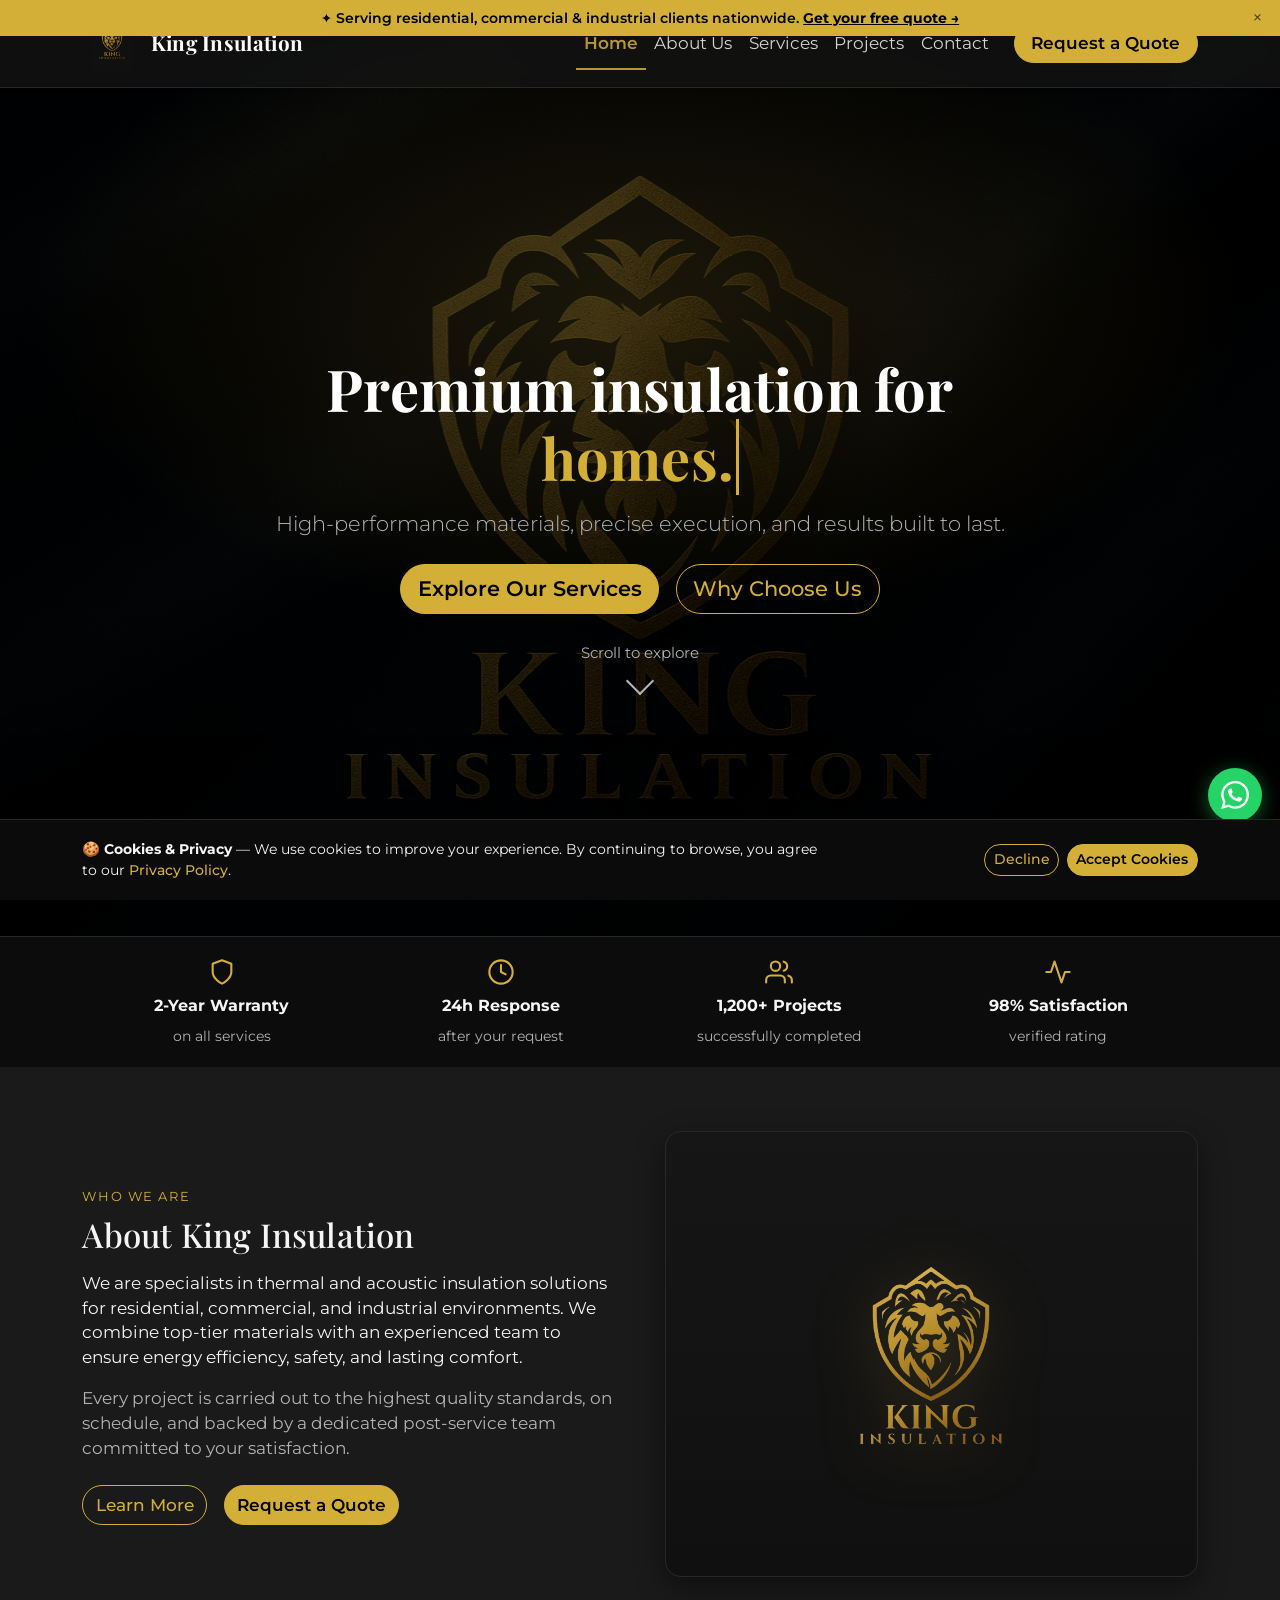
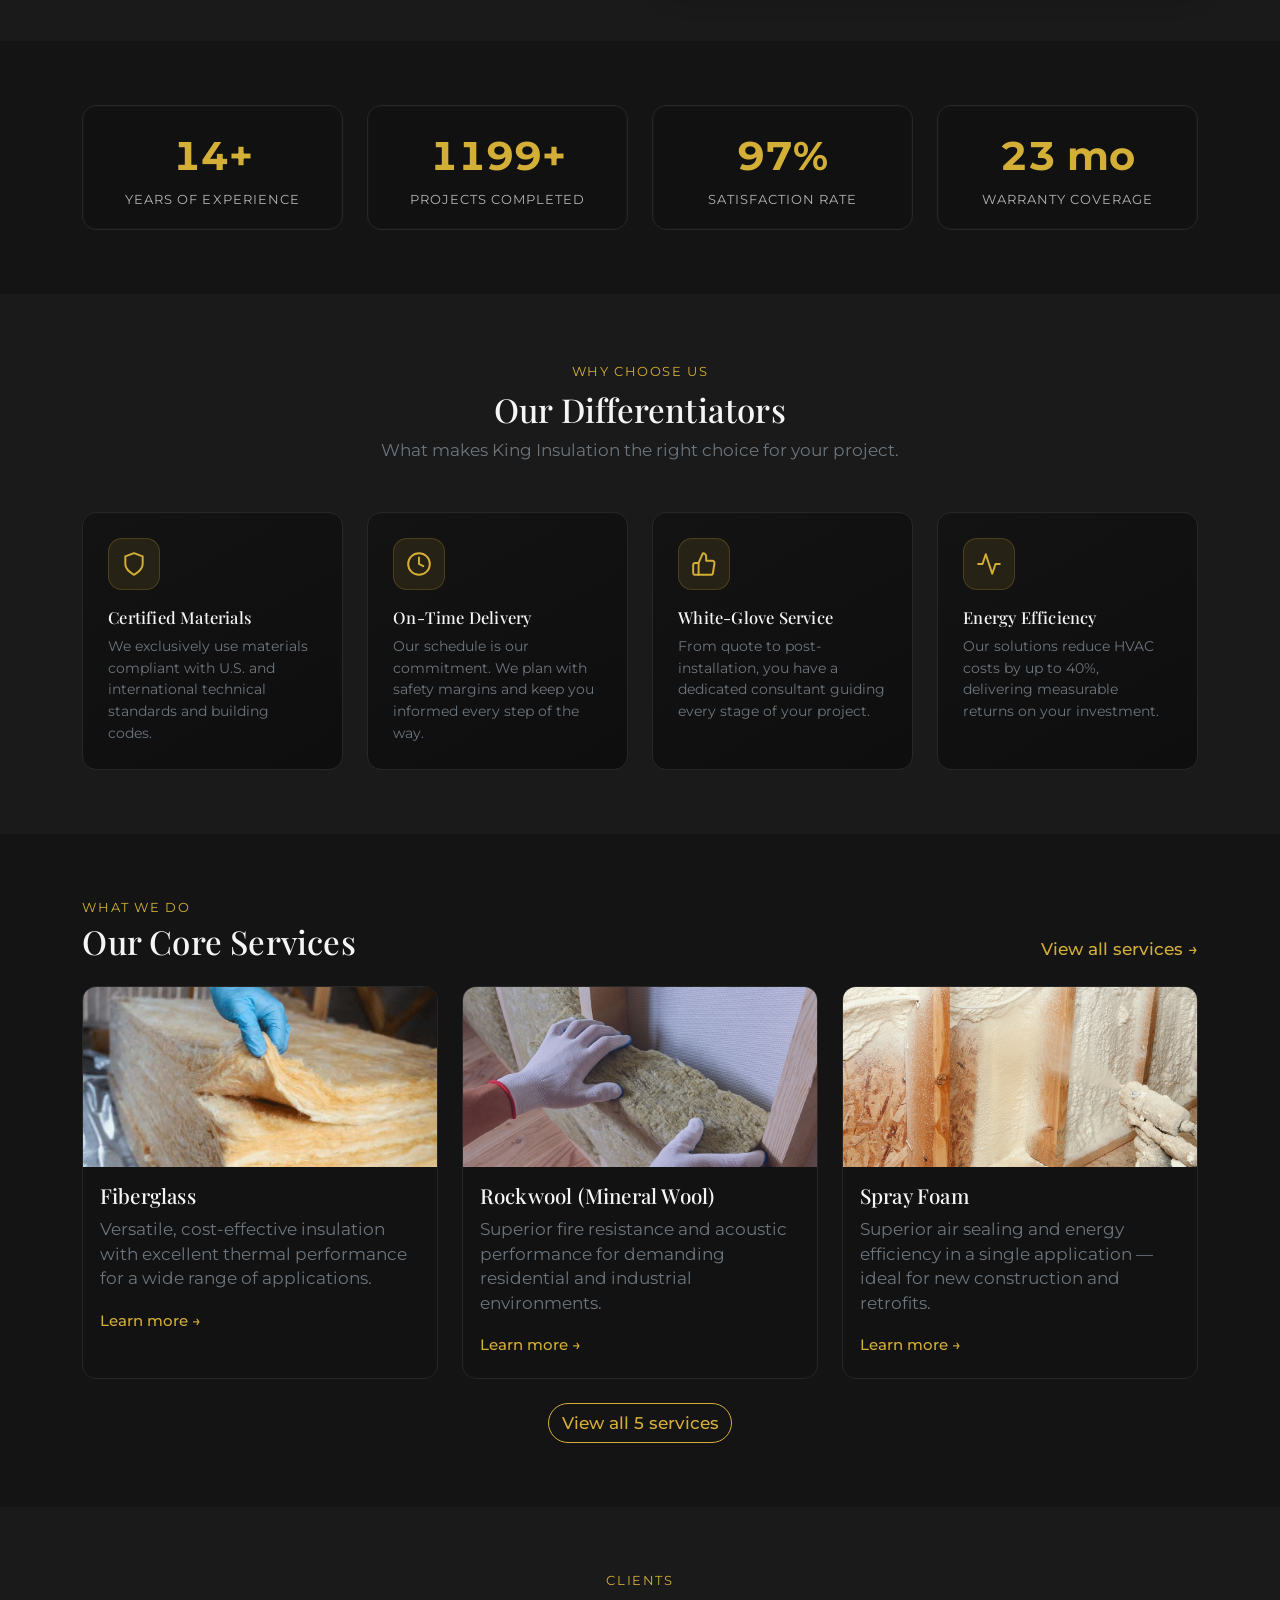
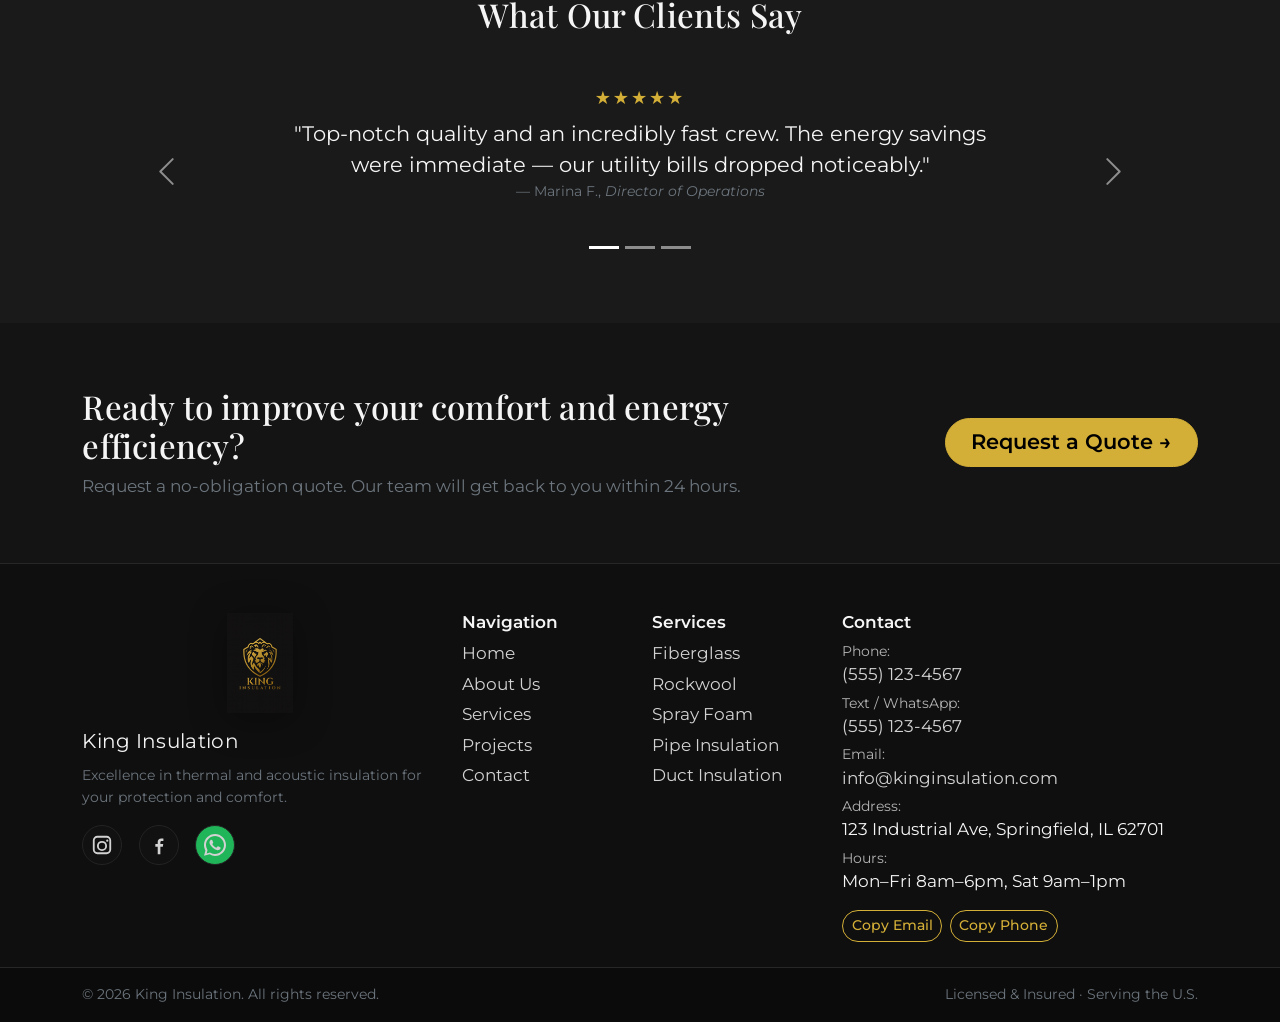
==== commit bfe99517: "Add new spray foam image to services directory" ====
--- a/index.html
+++ b/index.html
@@ -1,4 +1,4 @@
-<!DOCTYPE html>
+﻿<!DOCTYPE html>
 <html lang="en" data-page="home">
 <head>
   <meta charset="utf-8" />
@@ -9,20 +9,21 @@
   <link rel="preconnect" href="https://fonts.googleapis.com" crossorigin />
   <link rel="preconnect" href="https://fonts.gstatic.com" crossorigin />
 
-  <link rel="icon" type="image/png" sizes="32x32" href="imagens/favicon_io (2)/favicon-32x32.png" />
-  <link rel="icon" type="image/png" sizes="16x16" href="imagens/favicon_io (2)/favicon-16x16.png" />
-  <link rel="apple-touch-icon" sizes="180x180" href="imagens/favicon_io (2)/apple-touch-icon.png" />
+  <link rel="icon" type="image/png" sizes="32x32" href="imagens/favicon/favicon-32x32.png" />
+  <link rel="icon" type="image/png" sizes="16x16" href="imagens/favicon/favicon-16x16.png" />
+  <link rel="apple-touch-icon" sizes="180x180" href="imagens/favicon/apple-touch-icon.png" />
+  <link rel="canonical" href="https://www.kinginsulation.com/" />
 
   <meta property="og:type" content="website" />
   <meta property="og:site_name" content="King Insulation" />
   <meta property="og:title" content="King Insulation — Excellence in Insulation" />
   <meta property="og:description" content="Premium thermal and acoustic insulation solutions for protection and comfort." />
-  <meta property="og:image" content="imagens/King insulation - karen.png" />
+  <meta property="og:image" content="imagens/king-insulation-logo.webp" />
   <meta property="og:url" content="https://www.kinginsulation.com/" />
   <meta name="twitter:card" content="summary_large_image" />
   <meta name="twitter:title" content="King Insulation — Excellence in Insulation" />
   <meta name="twitter:description" content="Premium thermal and acoustic insulation solutions." />
-  <meta name="twitter:image" content="imagens/King insulation - karen.png" />
+  <meta name="twitter:image" content="imagens/king-insulation-logo.webp" />
 
   <script type="application/ld+json">
   {
@@ -30,7 +31,7 @@
     "@type": ["Organization", "LocalBusiness"],
     "name": "King Insulation",
     "url": "https://www.kinginsulation.com/",
-    "logo": "https://www.kinginsulation.com/imagens/King insulation - karen.png",
+    "logo": "https://www.kinginsulation.com/imagens/king-insulation-logo.webp",
     "email": "info@kinginsulation.com",
     "telephone": "+1-555-123-4567",
     "address": { "@type": "PostalAddress", "streetAddress": "123 Industrial Ave", "addressLocality": "Springfield", "addressRegion": "IL", "postalCode": "62701", "addressCountry": "US" },
@@ -57,7 +58,7 @@
   <!-- Preloader -->
   <div id="preloader" aria-hidden="true">
     <div class="preloader-inner">
-      <img src="imagens/King insulation - karen.png" alt="" class="preloader-logo" />
+      <img src="imagens/king-insulation-logo.webp" alt="" class="preloader-logo" />
       <span class="preloader-ring"></span>
     </div>
   </div>
@@ -68,7 +69,7 @@
   <header class="navbar navbar-expand-lg navbar-dark fixed-top shadow-sm site-header" id="siteHeader">
     <div class="container">
       <a class="navbar-brand d-flex align-items-center" href="index.html">
-        <img src="imagens/King insulation - karen.png" alt="King Insulation Logo" class="brand-logo me-2" loading="eager" />
+        <img src="imagens/king-insulation-logo.webp" alt="King Insulation Logo" class="brand-logo me-2" loading="eager" />
         <span class="brand-text">King Insulation</span>
       </a>
       <button class="navbar-toggler" type="button" data-bs-toggle="collapse" data-bs-target="#mainNav" aria-controls="mainNav" aria-expanded="false" aria-label="Toggle navigation">
@@ -163,7 +164,7 @@
         </div>
         <div class="col-lg-6 reveal-right">
           <figure class="image-frame text-center py-5 mb-0">
-            <img src="imagens/imagem sem fundo.png" class="img-fluid" alt="King Insulation — Insulation Specialists" loading="lazy" style="max-width:230px; filter:drop-shadow(0 8px 32px rgba(212,175,55,.25));" />
+            <img src="imagens/king-insulation-transparent.webp" class="img-fluid" alt="King Insulation — Insulation Specialists" loading="lazy" style="max-width:230px; filter:drop-shadow(0 8px 32px rgba(212,175,55,.25));" />
           </figure>
         </div>
       </div>
@@ -264,7 +265,7 @@
       <div class="row g-4">
         <div class="col-md-6 col-lg-4 reveal-up">
           <article class="service-card h-100 glass">
-            <img src="imagens/servicos/fiberglass.jpg" class="card-img-top" alt="Fiberglass insulation installation" loading="lazy" />
+            <img src="imagens/servicos/fiberglass.webp" class="card-img-top" alt="Fiberglass insulation installation" loading="lazy" />
             <div class="card-body">
               <h3 class="h5 title-font mb-2">Fiberglass</h3>
               <p class="card-text text-secondary">Versatile, cost-effective insulation with excellent thermal performance for a wide range of applications.</p>
@@ -274,7 +275,7 @@
         </div>
         <div class="col-md-6 col-lg-4 reveal-up">
           <article class="service-card h-100 glass">
-            <img src="imagens/servicos/roxul.jpg" class="card-img-top" alt="Rockwool mineral wool insulation" loading="lazy" />
+            <img src="imagens/servicos/rockwool.webp" class="card-img-top" alt="Rockwool mineral wool insulation" loading="lazy" />
             <div class="card-body">
               <h3 class="h5 title-font mb-2">Rockwool (Mineral Wool)</h3>
               <p class="card-text text-secondary">Superior fire resistance and acoustic performance for demanding residential and industrial environments.</p>
@@ -284,7 +285,7 @@
         </div>
         <div class="col-md-6 col-lg-4 reveal-up">
           <article class="service-card h-100 glass">
-            <img src="imagens/servicos/spray foam.jpg" class="card-img-top" alt="Spray foam polyurethane insulation" loading="lazy" />
+            <img src="imagens/servicos/spray-foam.webp" class="card-img-top" alt="Spray foam polyurethane insulation" loading="lazy" />
             <div class="card-body">
               <h3 class="h5 title-font mb-2">Spray Foam</h3>
               <p class="card-text text-secondary">Superior air sealing and energy efficiency in a single application — ideal for new construction and retrofits.</p>
@@ -371,7 +372,7 @@
     <div class="container">
       <div class="row g-4 align-items-start">
         <div class="col-12 col-md-4 footer-brand-split text-center text-md-start">
-          <img src="imagens/King insulation - karen.png" alt="King Insulation" class="footer-logo-xl" loading="lazy" />
+          <img src="imagens/king-insulation-logo.webp" alt="King Insulation" class="footer-logo-xl" loading="lazy" />
           <div class="footer-brand-text mt-1">King Insulation</div>
           <p class="text-secondary small mt-2 mb-3">Excellence in thermal and acoustic insulation for your protection and comfort.</p>
           <div class="social-links d-flex gap-3 justify-content-center justify-content-md-start">
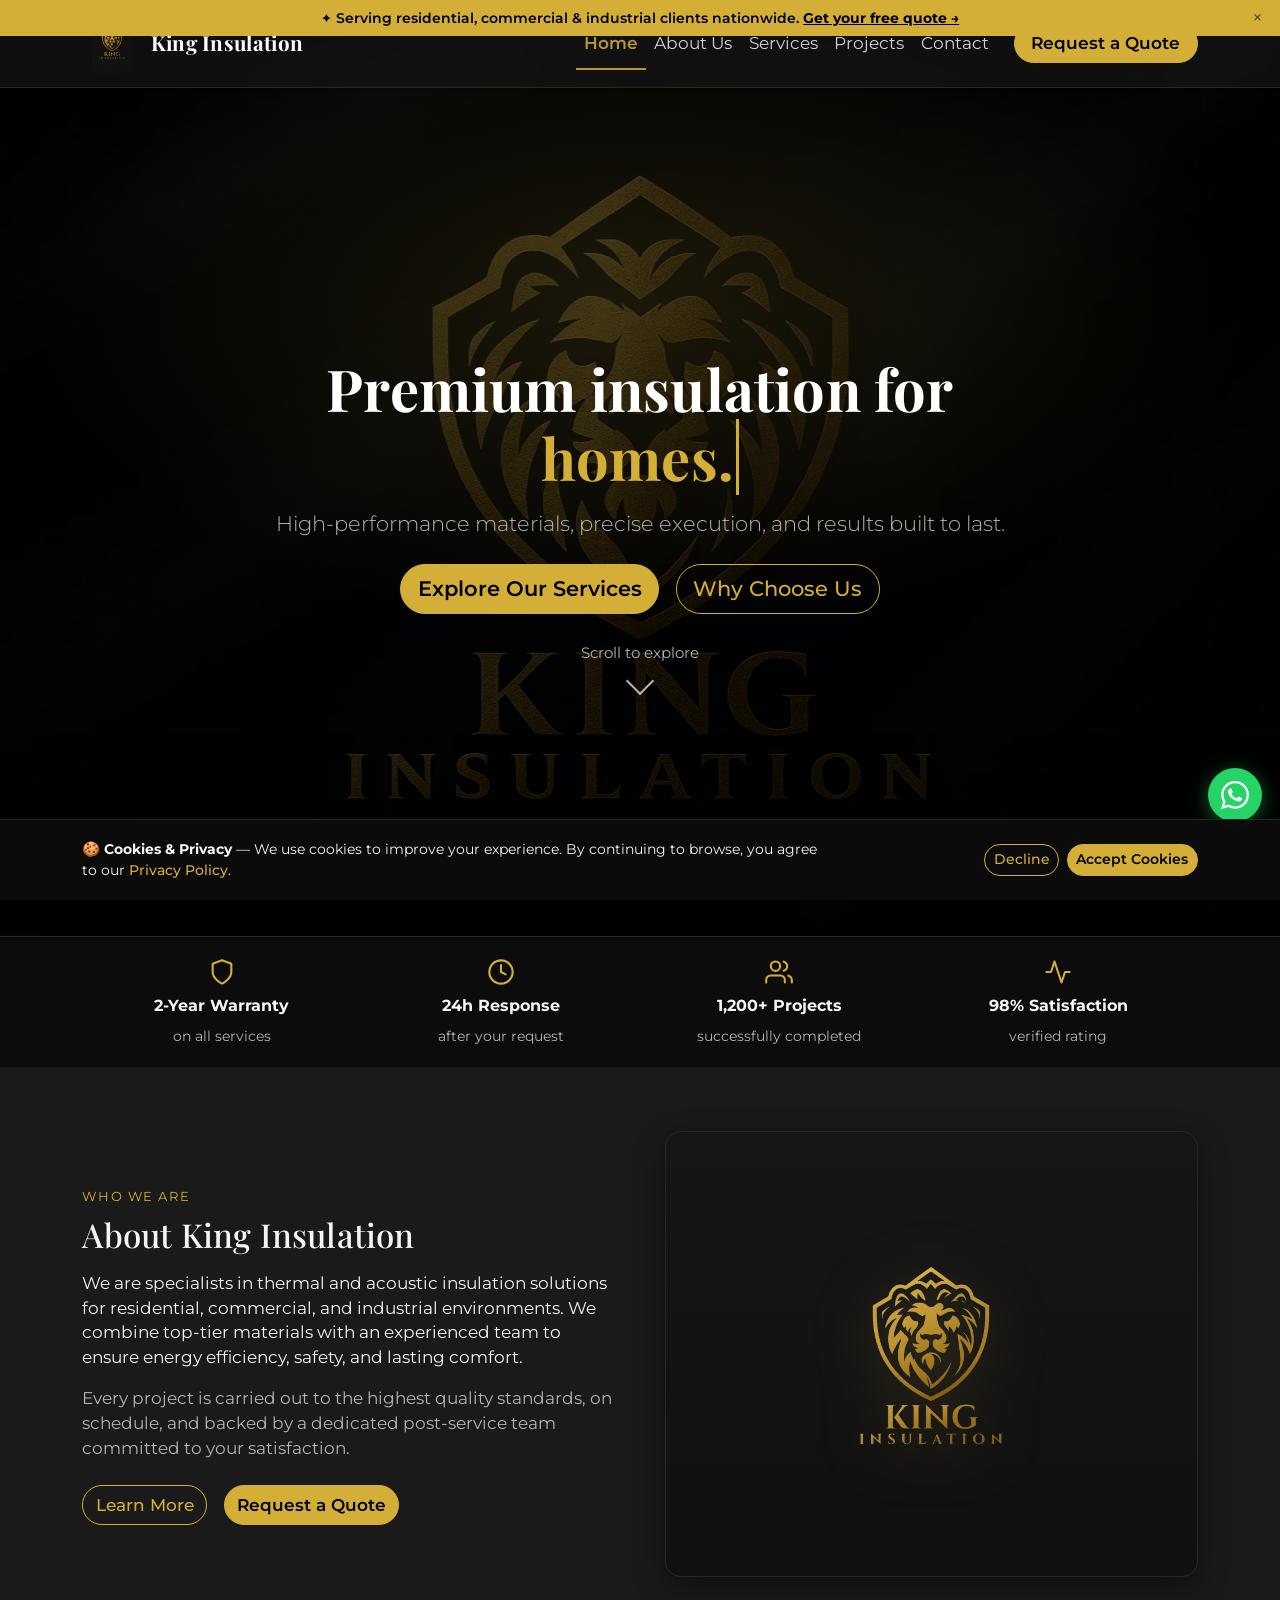
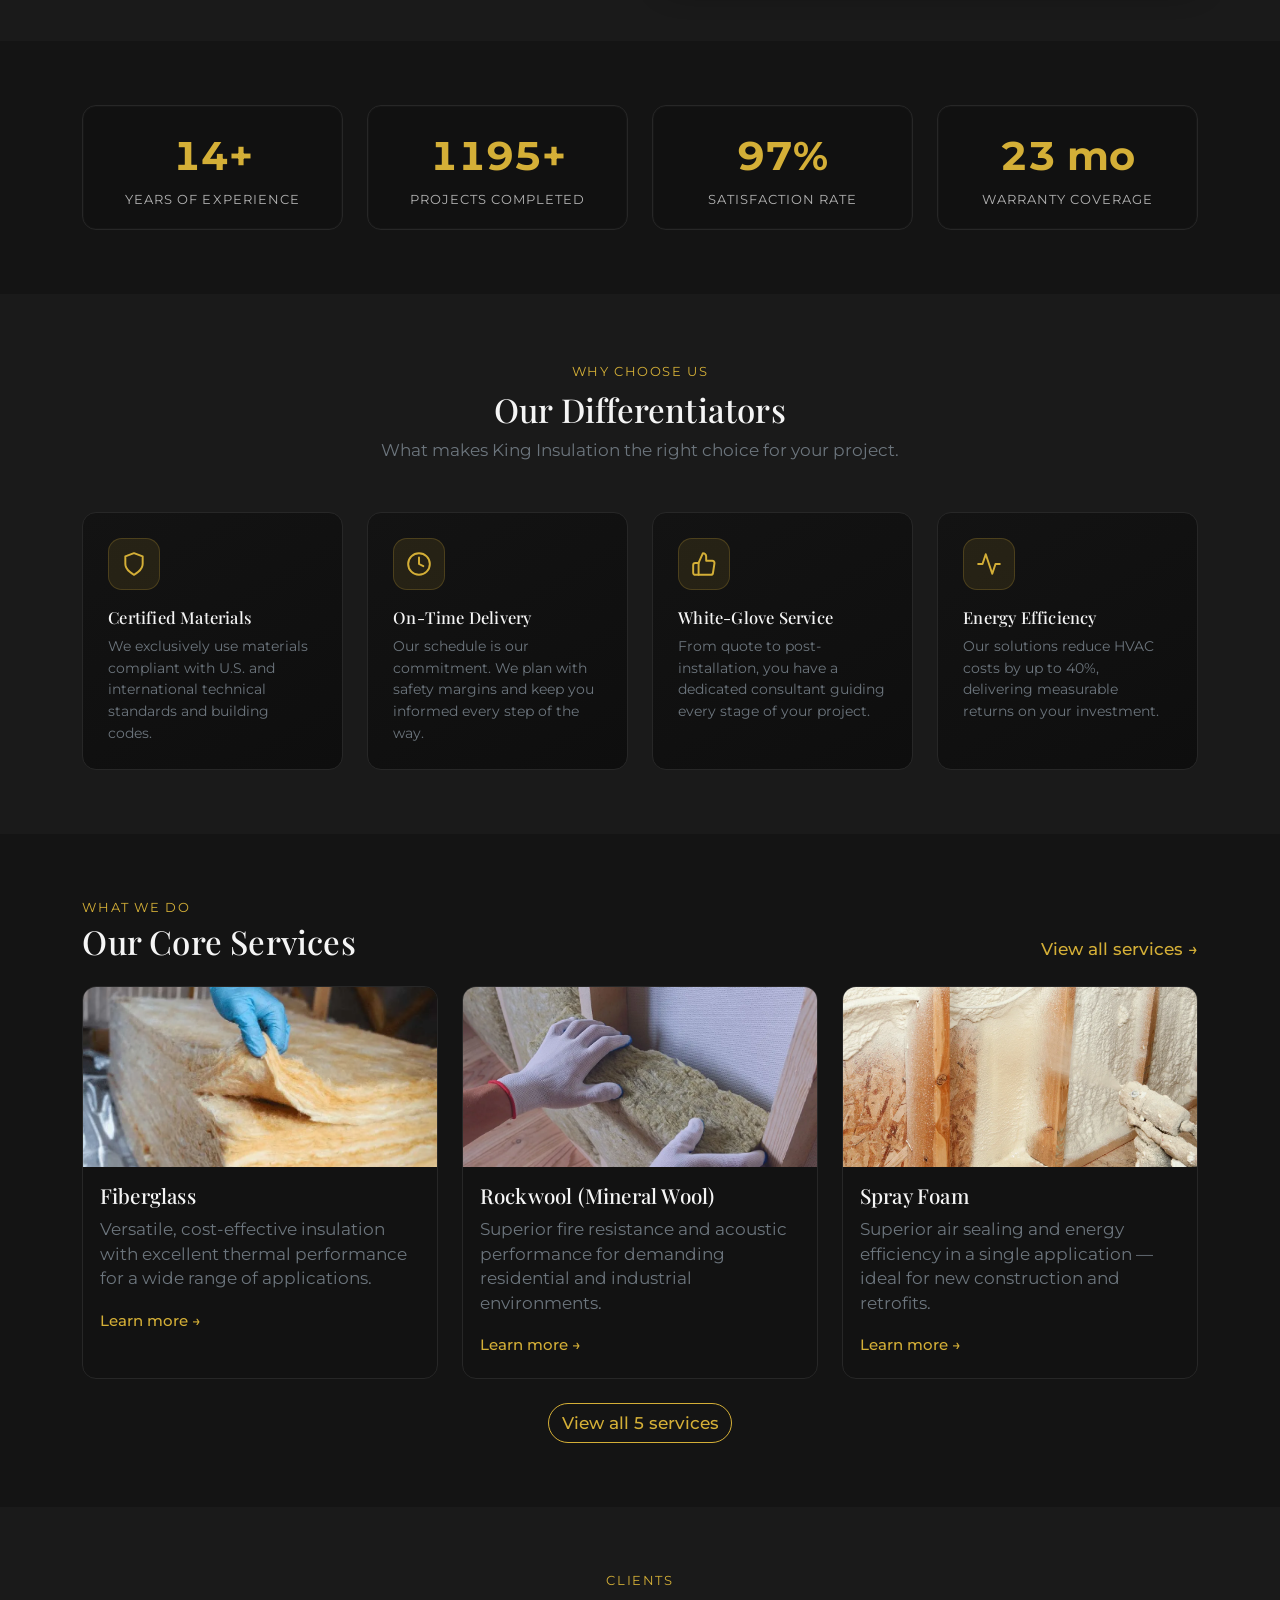
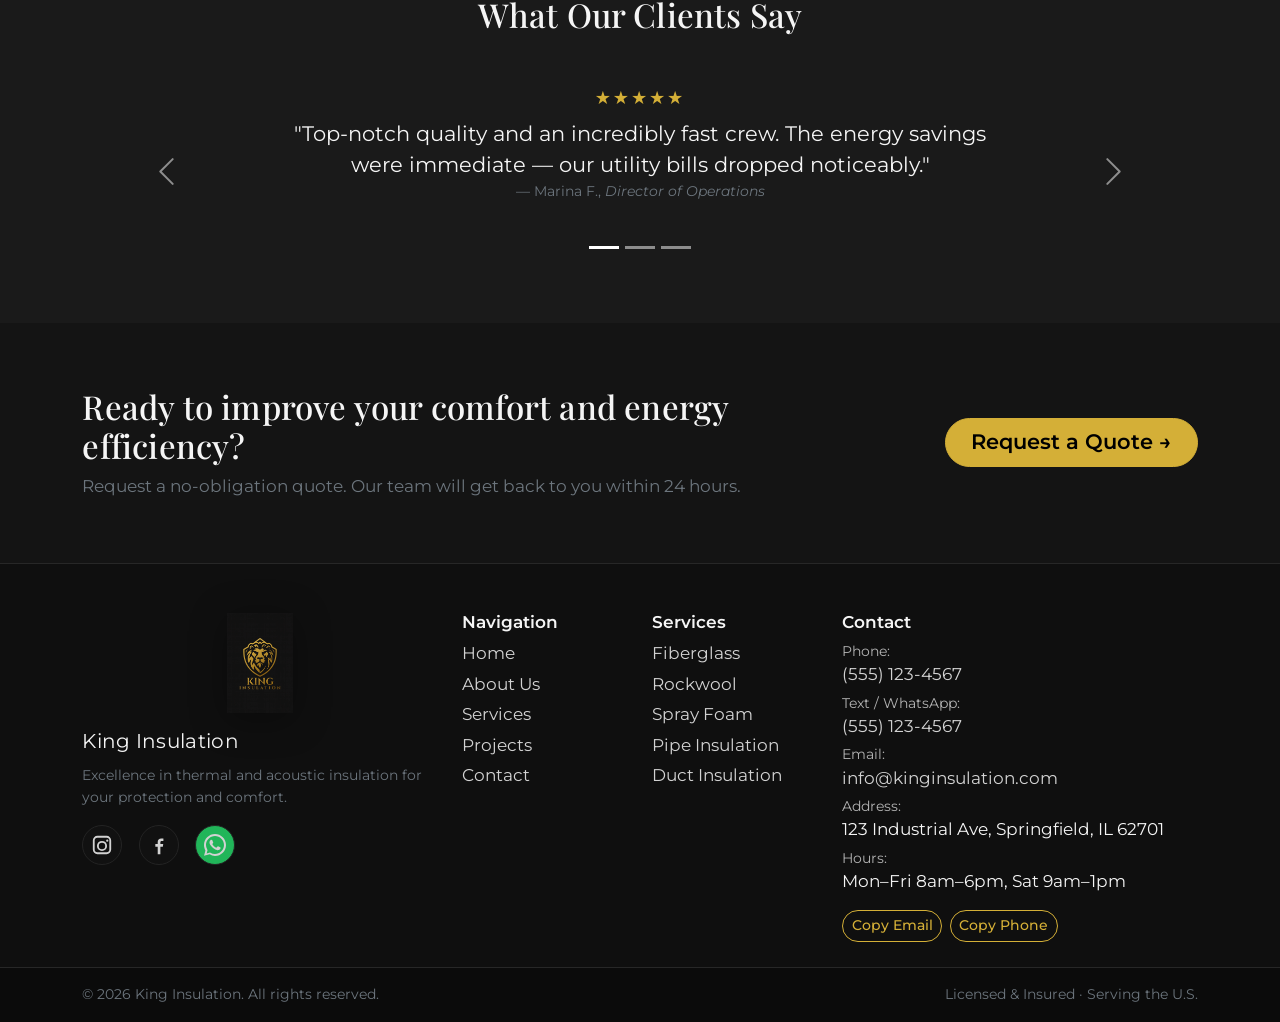
==== commit a56cd5a6: "Add robots.txt and sitemap.xml for SEO optimization - Created robots.txt to manage crawler access an" ====
--- a/index.html
+++ b/index.html
@@ -92,7 +92,7 @@
 
   <!-- HERO -->
   <section class="hero d-flex align-items-center text-center text-white" id="main-content" data-parallax>
-    <img class="hero-bg" src="imagens/logo king fundo.png" alt="" aria-hidden="true" loading="eager" />
+    <img class="hero-bg" src="imagens/king-insulation-hero.webp" alt="" aria-hidden="true" loading="eager" fetchpriority="high" width="1920" height="1080" />
     <div class="hero-overlay" aria-hidden="true"></div>
     <div class="hero-noise" aria-hidden="true"></div>
     <div class="container position-relative reveal-up">
--- a/style.css
+++ b/style.css
@@ -619,6 +619,16 @@
 .page-transition.active{ opacity: 1; pointer-events: auto; }
 
 /* ==========================
+   ScrollSpy — Services subnav active state
+   Bootstrap ScrollSpy adds .active to the matching .nav-link
+========================== */
+.subnav-link.active {
+  color: var(--gold) !important;
+  border-color: var(--gold);
+  font-weight: 600;
+}
+
+/* ==========================
    Melhorias responsivas extras
 ========================== */
 @media (max-width: 767.98px){
